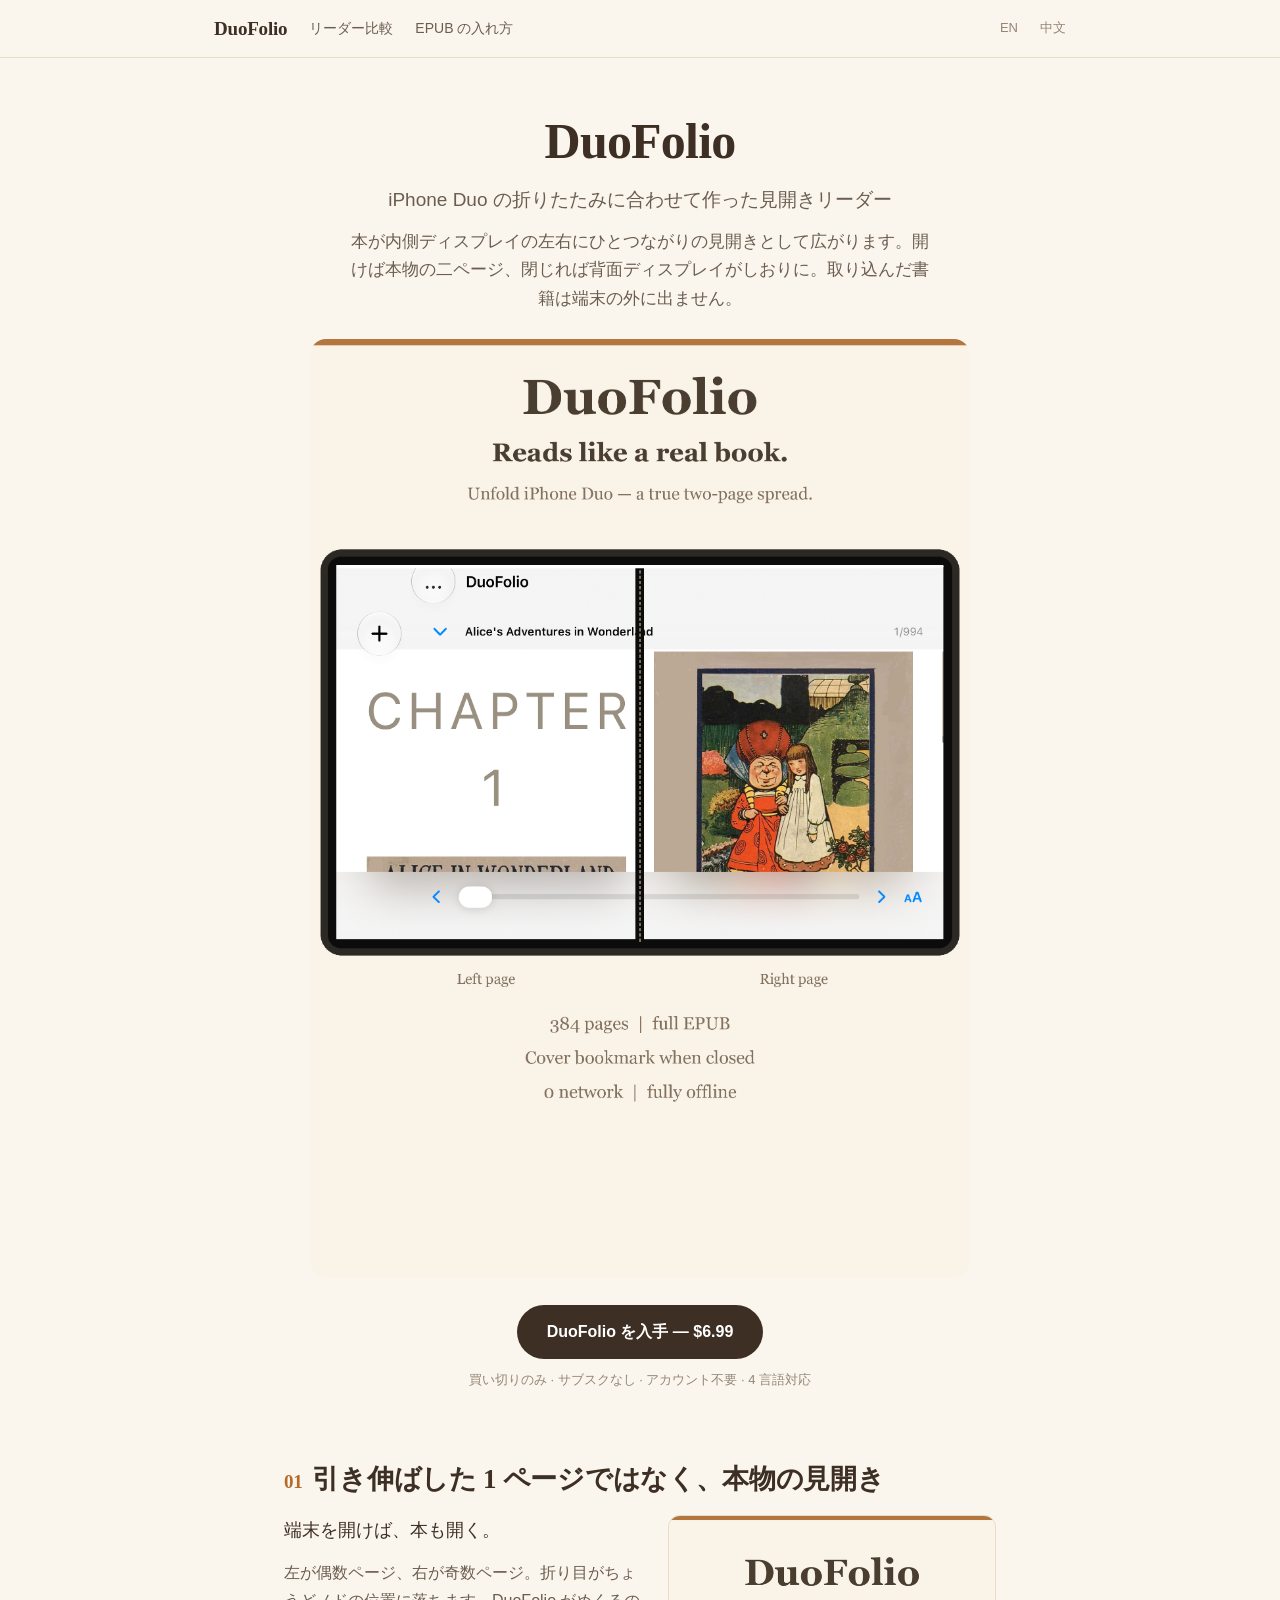
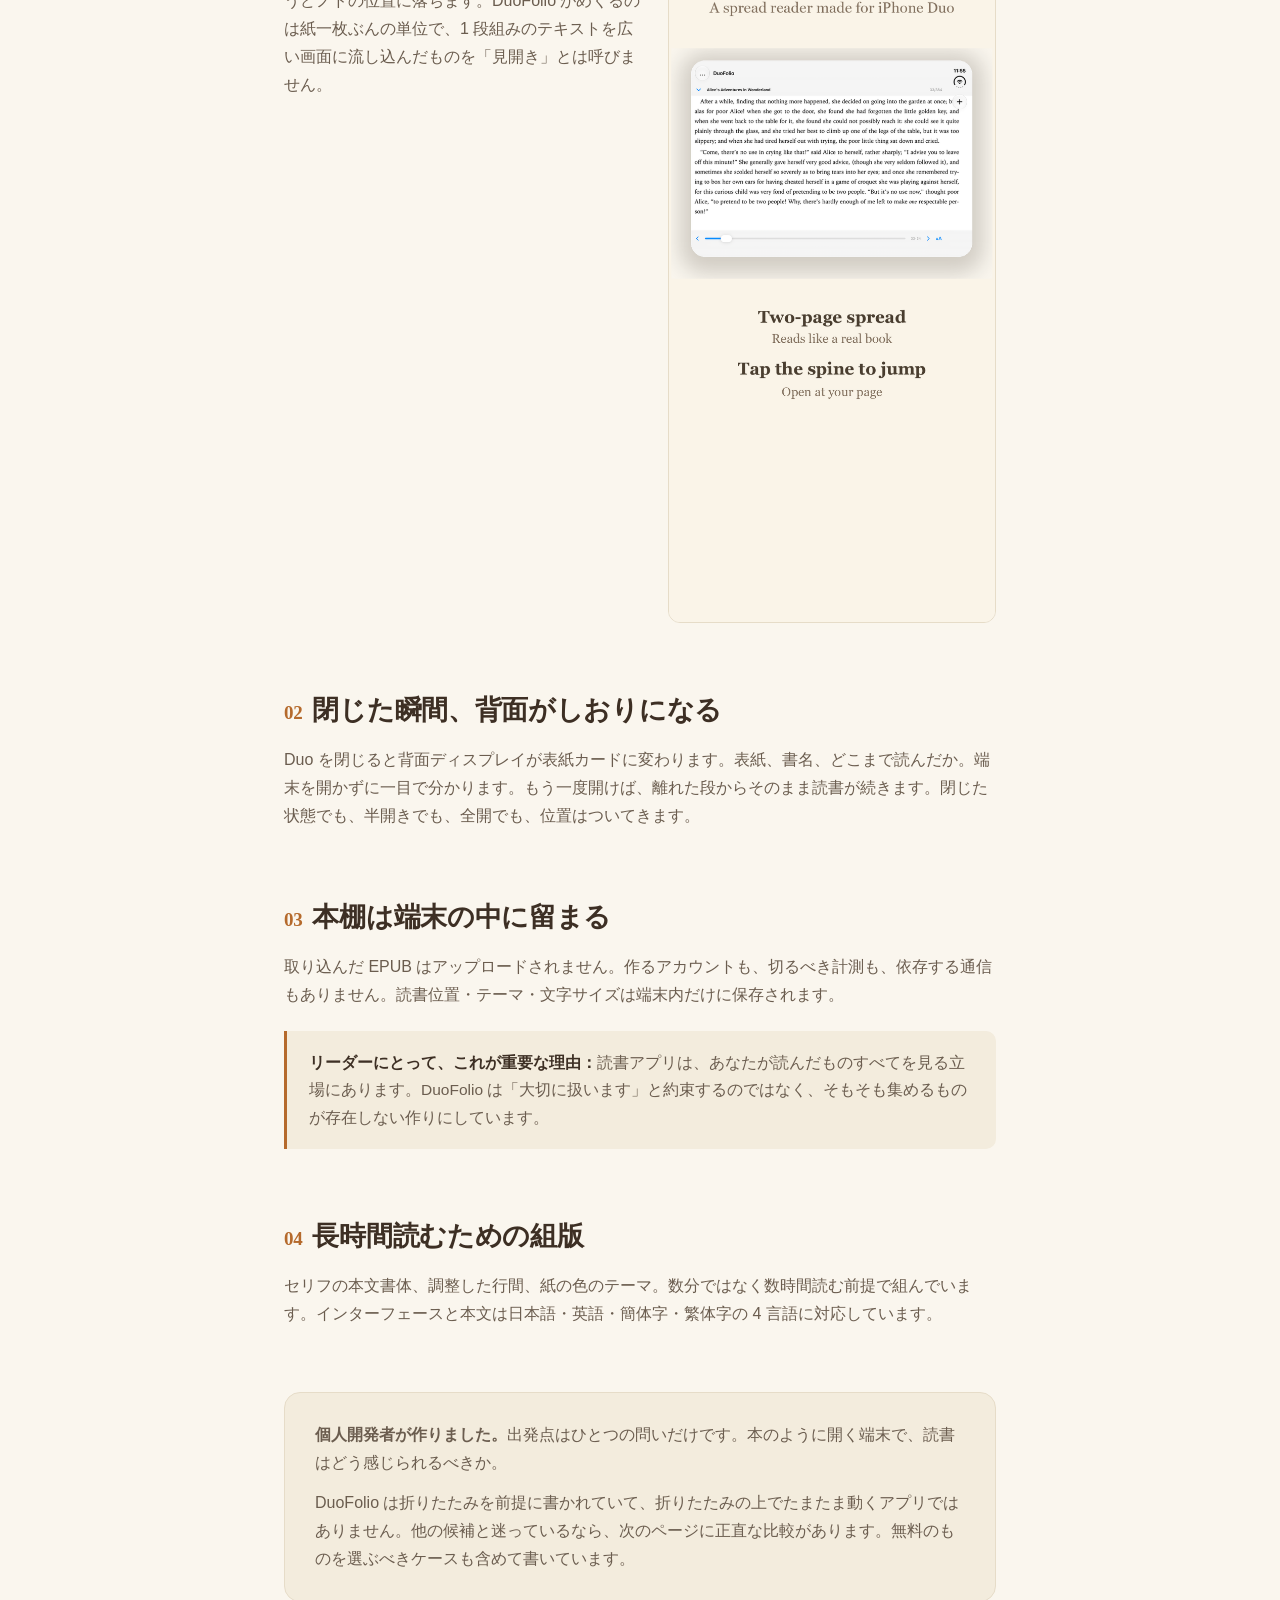
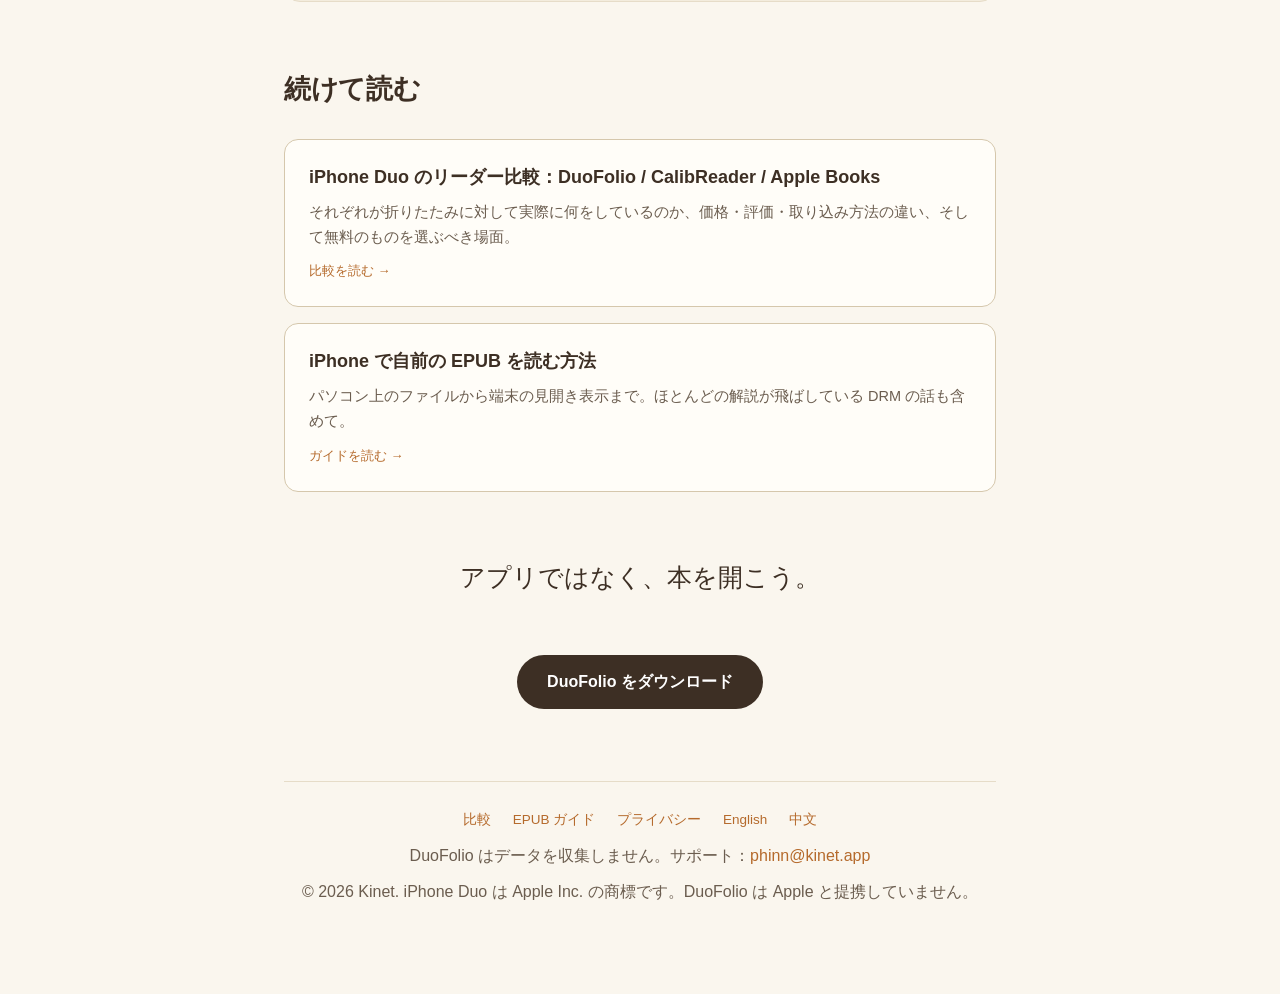
==== docs/ja/index.html @ e43923f5 "site: turn the landing page into a three-language resource for iPhone Duo reading - add honest reade" ====
<!DOCTYPE html>
<html lang="ja">
<head>
<meta charset="UTF-8">
<meta name="viewport" content="width=device-width, initial-scale=1.0">
<title>DuoFolio — iPhone Duo のための見開き EPUB リーダー</title>
<meta name="description" content="DuoFolio は iPhone Duo の折りたたみに合わせて設計された EPUB / PDF リーダーです。開けば本物の見開き、閉じれば背面ディスプレイがしおりに。アカウント不要、書籍は端末から出ません。日本語・英語・簡体字・繁体字に対応。">
<link rel="canonical" href="https://phinn.github.io/DuoFolio/ja/">
<link rel="alternate" hreflang="ja" href="https://phinn.github.io/DuoFolio/ja/">
<link rel="alternate" hreflang="en" href="https://phinn.github.io/DuoFolio/">
<link rel="alternate" hreflang="zh-Hans" href="https://phinn.github.io/DuoFolio/zh/">
<link rel="alternate" hreflang="x-default" href="https://phinn.github.io/DuoFolio/">

<meta property="og:type" content="website">
<meta property="og:site_name" content="DuoFolio">
<meta property="og:title" content="DuoFolio — iPhone Duo のための見開きリーダー">
<meta property="og:description" content="開けば本物の見開き、閉じれば背面がしおりになる。書籍は端末の中だけに。">
<meta property="og:image" content="https://phinn.github.io/DuoFolio/screenshots/hero-spread.png">
<meta property="og:url" content="https://phinn.github.io/DuoFolio/ja/">

<link rel="stylesheet" href="../assets/site.css">
<script type="application/ld+json">
{
  "@context": "https://schema.org",
  "@type": "SoftwareApplication",
  "name": "DuoFolio",
  "alternateName": "DuoFolio 見開きリーダー",
  "applicationCategory": "BookApplication",
  "operatingSystem": "iOS 26 以降",
  "url": "https://phinn.github.io/DuoFolio/ja/",
  "downloadUrl": "https://apps.apple.com/app/id6823855712",
  "description": "iPhone Duo の折りたたみに合わせて設計された EPUB / PDF リーダー。内側ディスプレイいっぱいの見開き、閉じた状態で背面に表紙と読書位置を表示。端末内だけで完結し、アカウントも通信も不要です。",
  "image": "https://phinn.github.io/DuoFolio/screenshots/hero-spread.png",
  "offers": { "@type": "Offer", "price": "6.99", "priceCurrency": "USD", "availability": "https://schema.org/InStock" },
  "inLanguage": ["ja", "en", "zh-Hans", "zh-Hant"],
  "author": { "@type": "Organization", "name": "Kinet" }
}
</script>
</head>
<body>

<nav class="nav">
  <div class="nav-in">
    <a class="brand" href="./">DuoFolio</a>
    <a class="link" href="reading-apps.html">リーダー比較</a>
    <a class="link hide-sm" href="how-to-read-epub.html">EPUB の入れ方</a>
    <span class="spacer"></span>
    <a class="lang" href="../">EN</a>
    <a class="lang" href="../zh/">中文</a>
  </div>
</nav>

<div class="wrap">

  <div class="hero">
    <h1 class="serif">DuoFolio</h1>
    <div class="tag">iPhone Duo の折りたたみに合わせて作った見開きリーダー</div>
    <p class="lead">本が内側ディスプレイの左右にひとつながりの見開きとして広がります。開けば本物の二ページ、閉じれば背面ディスプレイがしおりに。取り込んだ書籍は端末の外に出ません。</p>
    <img src="../screenshots/hero-spread.png" alt="iPhone Duo で DuoFolio を開き、紙の質感のノドを挟んで二ページ見開きで表示している画面">
    <br>
    <a class="btn" href="https://apps.apple.com/app/id6823855712">DuoFolio を入手 — $6.99</a>
    <div class="btn-note">買い切りのみ · サブスクなし · アカウント不要 · 4 言語対応</div>
  </div>

  <section>
    <h2 class="serif"><span class="num">01</span>引き伸ばした 1 ページではなく、本物の見開き</h2>
    <div class="feature">
      <div class="txt">
        <p class="lead-p">端末を開けば、本も開く。</p>
        <p>左が偶数ページ、右が奇数ページ。折り目がちょうどノドの位置に落ちます。DuoFolio がめくるのは紙一枚ぶんの単位で、1 段組みのテキストを広い画面に流し込んだものを「見開き」とは呼びません。</p>
      </div>
      <img src="../screenshots/reading.png" alt="DuoFolio の読書画面（iPhone Duo 内側ディスプレイ）">
    </div>
  </section>

  <section>
    <h2 class="serif"><span class="num">02</span>閉じた瞬間、背面がしおりになる</h2>
    <p>Duo を閉じると背面ディスプレイが表紙カードに変わります。表紙、書名、どこまで読んだか。端末を開かずに一目で分かります。もう一度開けば、離れた段からそのまま読書が続きます。閉じた状態でも、半開きでも、全開でも、位置はついてきます。</p>
  </section>

  <section>
    <h2 class="serif"><span class="num">03</span>本棚は端末の中に留まる</h2>
    <p>取り込んだ EPUB はアップロードされません。作るアカウントも、切るべき計測も、依存する通信もありません。読書位置・テーマ・文字サイズは端末内だけに保存されます。</p>
    <div class="callout">
      <p><strong>リーダーにとって、これが重要な理由：</strong>読書アプリは、あなたが読んだものすべてを見る立場にあります。DuoFolio は「大切に扱います」と約束するのではなく、そもそも集めるものが存在しない作りにしています。</p>
    </div>
  </section>

  <section>
    <h2 class="serif"><span class="num">04</span>長時間読むための組版</h2>
    <p>セリフの本文書体、調整した行間、紙の色のテーマ。数分ではなく数時間読む前提で組んでいます。インターフェースと本文は日本語・英語・簡体字・繁体字の 4 言語に対応しています。</p>
  </section>

  <section>
    <div class="story">
      <p><strong>個人開発者が作りました。</strong>出発点はひとつの問いだけです。本のように開く端末で、読書はどう感じられるべきか。</p>
      <p style="margin-top:12px">DuoFolio は折りたたみを前提に書かれていて、折りたたみの上でたまたま動くアプリではありません。他の候補と迷っているなら、次のページに正直な比較があります。無料のものを選ぶべきケースも含めて書いています。</p>
    </div>
  </section>

  <section>
    <h2 class="serif">続けて読む</h2>
    <div class="cards">
      <a class="card" href="reading-apps.html">
        <h3>iPhone Duo のリーダー比較：DuoFolio / CalibReader / Apple Books</h3>
        <p>それぞれが折りたたみに対して実際に何をしているのか、価格・評価・取り込み方法の違い、そして無料のものを選ぶべき場面。</p>
        <span class="more">比較を読む →</span>
      </a>
      <a class="card" href="how-to-read-epub.html">
        <h3>iPhone で自前の EPUB を読む方法</h3>
        <p>パソコン上のファイルから端末の見開き表示まで。ほとんどの解説が飛ばしている DRM の話も含めて。</p>
        <span class="more">ガイドを読む →</span>
      </a>
    </div>
  </section>

  <div class="cta">
    <div class="serif">アプリではなく、本を開こう。</div>
    <br><br>
    <a class="btn" href="https://apps.apple.com/app/id6823855712">DuoFolio をダウンロード</a>
  </div>

  <footer>
    <div class="links">
      <a href="reading-apps.html">比較</a>
      <a href="how-to-read-epub.html">EPUB ガイド</a>
      <a href="../privacy.html">プライバシー</a>
      <a href="../">English</a>
      <a href="../zh/">中文</a>
    </div>
    <p>DuoFolio はデータを収集しません。サポート：<a href="mailto:phinn@kinet.app">phinn@kinet.app</a></p>
    <p style="margin-top:8px">© 2026 Kinet. iPhone Duo は Apple Inc. の商標です。DuoFolio は Apple と提携していません。</p>
  </footer>

</div>
</body>
</html>
---- docs/assets/site.css ----
/* DuoFolio site — shared stylesheet */
:root {
  --paper: #faf6ee;
  --paper-2: #f3ecdd;
  --paper-3: #ece2ce;
  --ink: #3d2f24;
  --ink-soft: #6b5d4f;
  --ink-faint: #948676;
  --accent: #b56a2c;
  --accent-soft: #d99a5e;
  --line: #e6dcc8;
  --line-strong: #d5c7ac;
}
* { margin: 0; padding: 0; box-sizing: border-box; }
html { scroll-behavior: smooth; }
body {
  font-family: -apple-system, "SF Pro Text", "PingFang SC", "Hiragino Sans", sans-serif;
  background: var(--paper);
  color: var(--ink);
  line-height: 1.75;
  -webkit-font-smoothing: antialiased;
}
.serif { font-family: "Iowan Old Style", "Palatino", Georgia, "Songti SC", serif; }
a { color: var(--accent); }

/* nav */
.nav {
  position: sticky; top: 0; z-index: 50;
  background: rgba(250, 246, 238, 0.92);
  backdrop-filter: saturate(180%) blur(12px);
  border-bottom: 1px solid var(--line);
}
.nav-in {
  max-width: 900px; margin: 0 auto; padding: 12px 24px;
  display: flex; align-items: center; gap: 22px;
}
.nav .brand {
  font-family: "Iowan Old Style", Georgia, serif;
  font-size: 19px; font-weight: 600; color: var(--ink); text-decoration: none;
  letter-spacing: -0.2px;
}
.nav a.link {
  font-size: 14px; color: var(--ink-soft); text-decoration: none; white-space: nowrap;
}
.nav a.link:hover { color: var(--accent); }
.nav .spacer { flex: 1; }
.nav .lang { font-size: 13px; color: var(--ink-faint); text-decoration: none; }

/* layout */
.wrap { max-width: 760px; margin: 0 auto; padding: 56px 24px 88px; }
.wrap-wide { max-width: 960px; margin: 0 auto; padding: 56px 24px 88px; }

/* hero */
.hero { text-align: center; }
.hero h1 { font-size: 50px; letter-spacing: -0.8px; line-height: 1.1; }
.hero .tag { font-size: 19px; color: var(--ink-soft); margin: 14px 0 10px; }
.hero .lead { font-size: 16.5px; color: var(--ink-soft); max-width: 580px; margin: 0 auto 26px; }
.hero img { width: 100%; max-width: 660px; border-radius: 16px; display: block; margin: 0 auto; }

/* buttons */
.btn {
  display: inline-block; background: var(--ink); color: #fff; text-decoration: none;
  border-radius: 999px; padding: 13px 30px; font-weight: 600; font-size: 16px;
  transition: background .18s ease;
}
.btn:hover { background: var(--accent); }
.btn-note { font-size: 13px; color: var(--ink-faint); margin-top: 10px; }

/* sections */
section { margin-top: 64px; }
h2 { font-size: 27px; margin-bottom: 12px; letter-spacing: -0.3px; }
h2 .num { color: var(--accent); margin-right: 10px; font-size: 19px; }
h3 { font-size: 19px; margin: 30px 0 8px; }
p { font-size: 16px; color: var(--ink-soft); }
p + p { margin-top: 12px; }
.lead-p { color: var(--ink); font-size: 18px; }
ul, ol { margin: 12px 0 0 22px; color: var(--ink-soft); font-size: 16px; }
li { margin-bottom: 7px; }
li strong { color: var(--ink); }

.feature { display: flex; gap: 28px; align-items: flex-start; }
.feature .txt { flex: 1; }
.feature img { width: 46%; border-radius: 12px; border: 1px solid var(--line); }

.story {
  background: var(--paper-2); border: 1px solid var(--line);
  border-radius: 16px; padding: 28px 30px;
}
.story p { font-size: 16px; }

.callout {
  border-left: 3px solid var(--accent);
  background: var(--paper-2);
  padding: 18px 22px; border-radius: 0 10px 10px 0;
  margin-top: 22px;
}
.callout p { font-size: 15.5px; }
.callout strong { color: var(--ink); }

/* table */
.table-wrap { overflow-x: auto; margin-top: 22px; border: 1px solid var(--line-strong); border-radius: 12px; }
table { width: 100%; border-collapse: collapse; font-size: 14.5px; background: #fffdf8; }
th, td { padding: 12px 14px; text-align: left; border-bottom: 1px solid var(--line); vertical-align: top; }
th { background: var(--paper-2); font-size: 13px; text-transform: uppercase; letter-spacing: .04em; color: var(--ink-soft); font-weight: 600; }
tr:last-child td { border-bottom: none; }
td strong { color: var(--ink); }
.yes { color: #2f7d4f; font-weight: 600; }
.no { color: #a8503f; font-weight: 600; }

/* pills */
.pill { display: inline-block; font-size: 12px; padding: 2px 9px; border-radius: 999px; background: var(--paper-3); color: var(--ink-soft); margin-left: 6px; }
.pill.own { background: #f0dcc4; color: #8a4f1c; font-weight: 600; }

/* cta */
.cta { text-align: center; margin-top: 64px; }
.cta .serif { font-size: 25px; }

/* index list */
.cards { display: grid; gap: 16px; margin-top: 26px; }
.card {
  display: block; text-decoration: none; color: inherit;
  border: 1px solid var(--line-strong); border-radius: 14px;
  padding: 22px 24px; background: #fffdf8;
  transition: border-color .18s ease, transform .18s ease;
}
.card:hover { border-color: var(--accent-soft); transform: translateY(-1px); }
.card h3 { margin: 0 0 6px; font-size: 18px; color: var(--ink); }
.card p { font-size: 14.5px; margin: 0; }
.card .more { font-size: 13px; color: var(--accent); margin-top: 10px; display: inline-block; }

/* footer */
footer {
  margin-top: 72px; padding-top: 26px; border-top: 1px solid var(--line);
  color: var(--ink-soft); font-size: 13.5px; text-align: center;
}
footer a { color: var(--accent); text-decoration: none; }
footer .links { margin-bottom: 10px; }
footer .links a { margin: 0 9px; }

@media (max-width: 640px) {
  .feature { flex-direction: column; }
  .feature img { width: 100%; }
  .hero h1 { font-size: 38px; }
  .wrap, .wrap-wide { padding: 40px 20px 64px; }
  .nav-in { gap: 14px; padding: 10px 18px; }
  .nav a.link.hide-sm { display: none; }
}
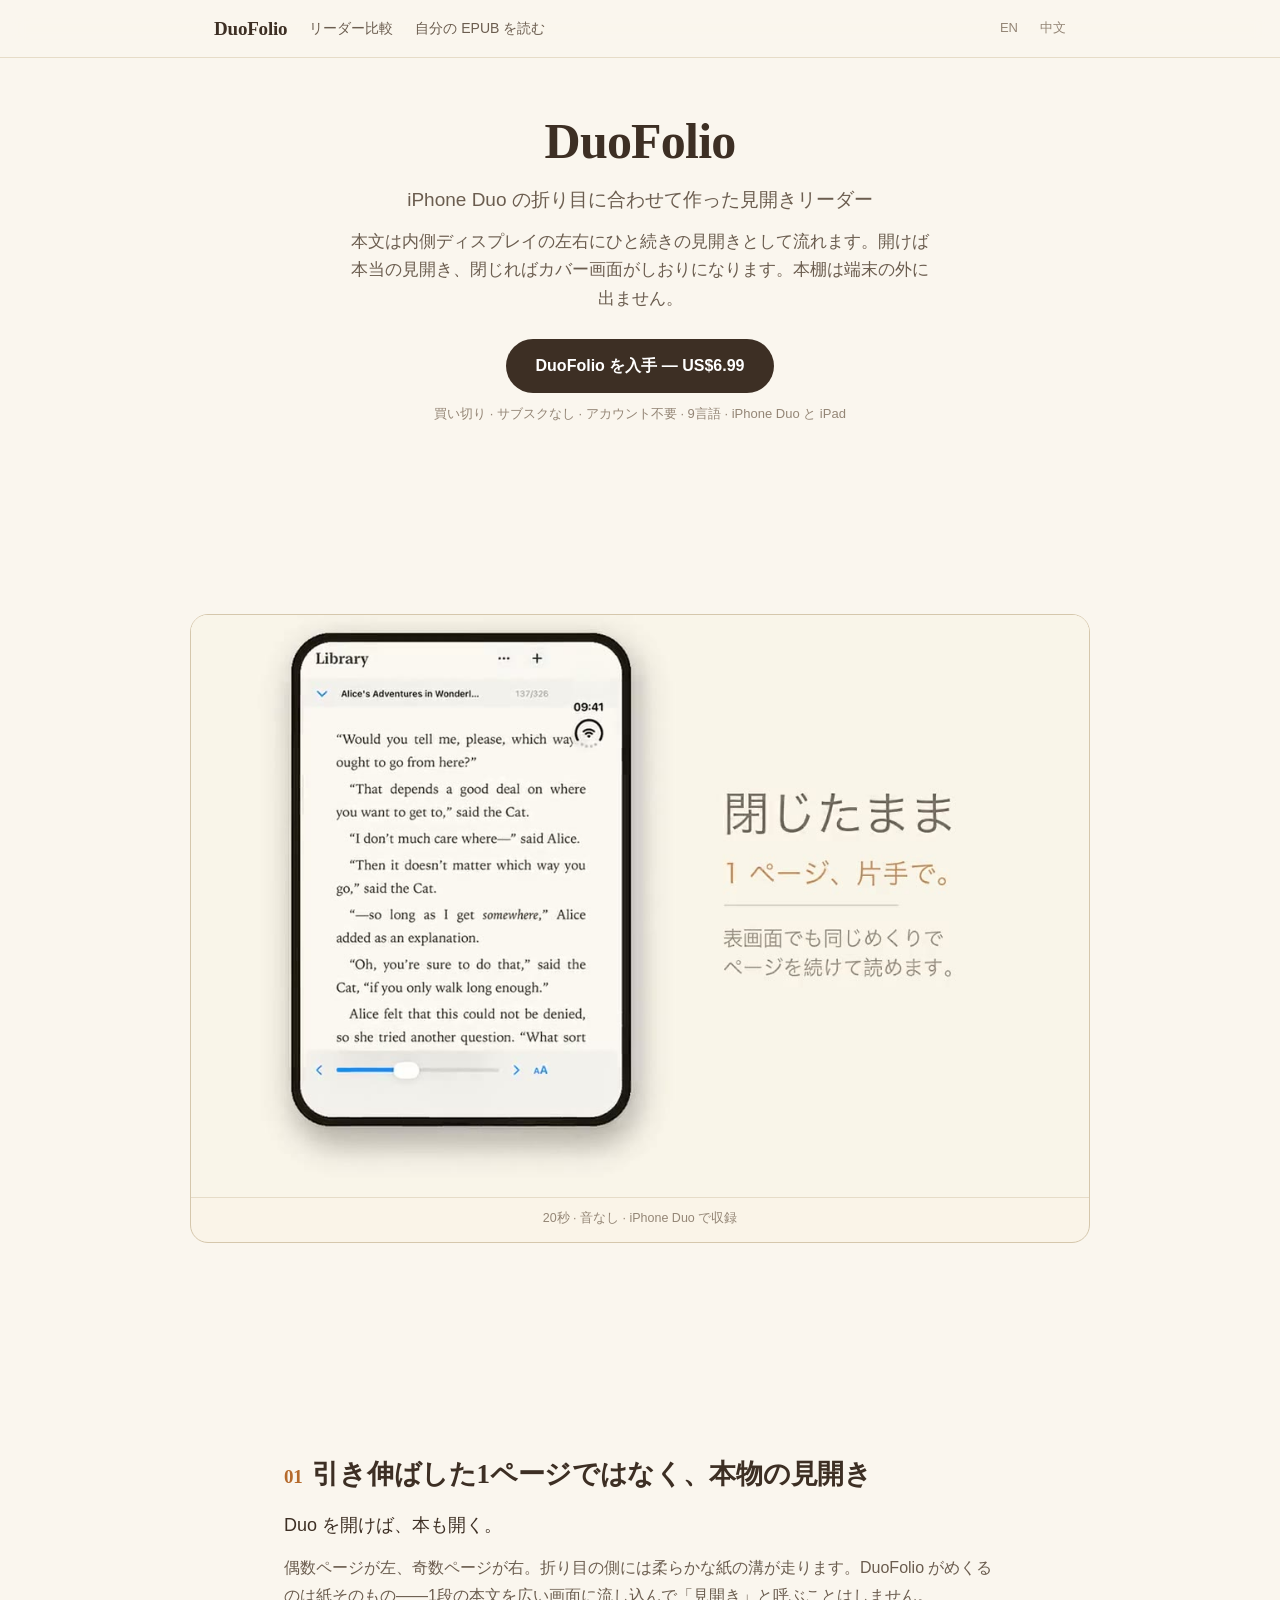
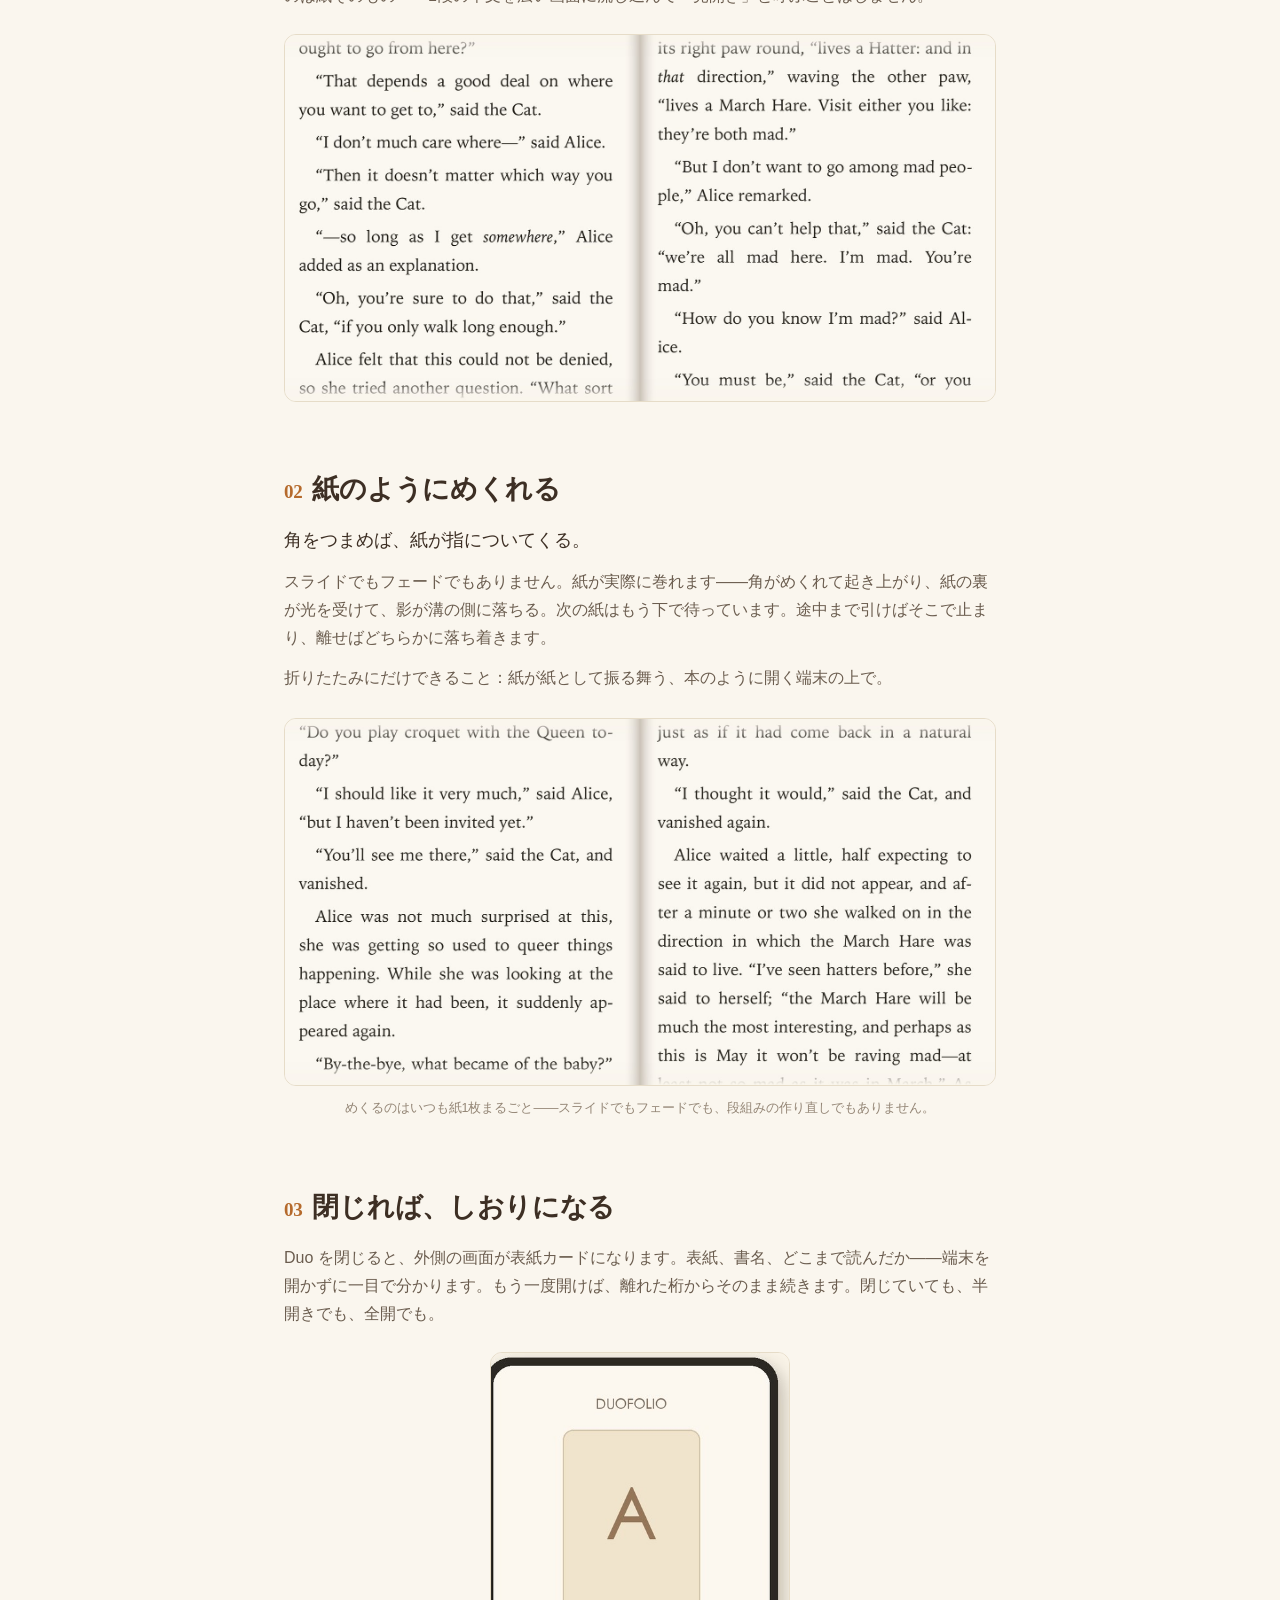
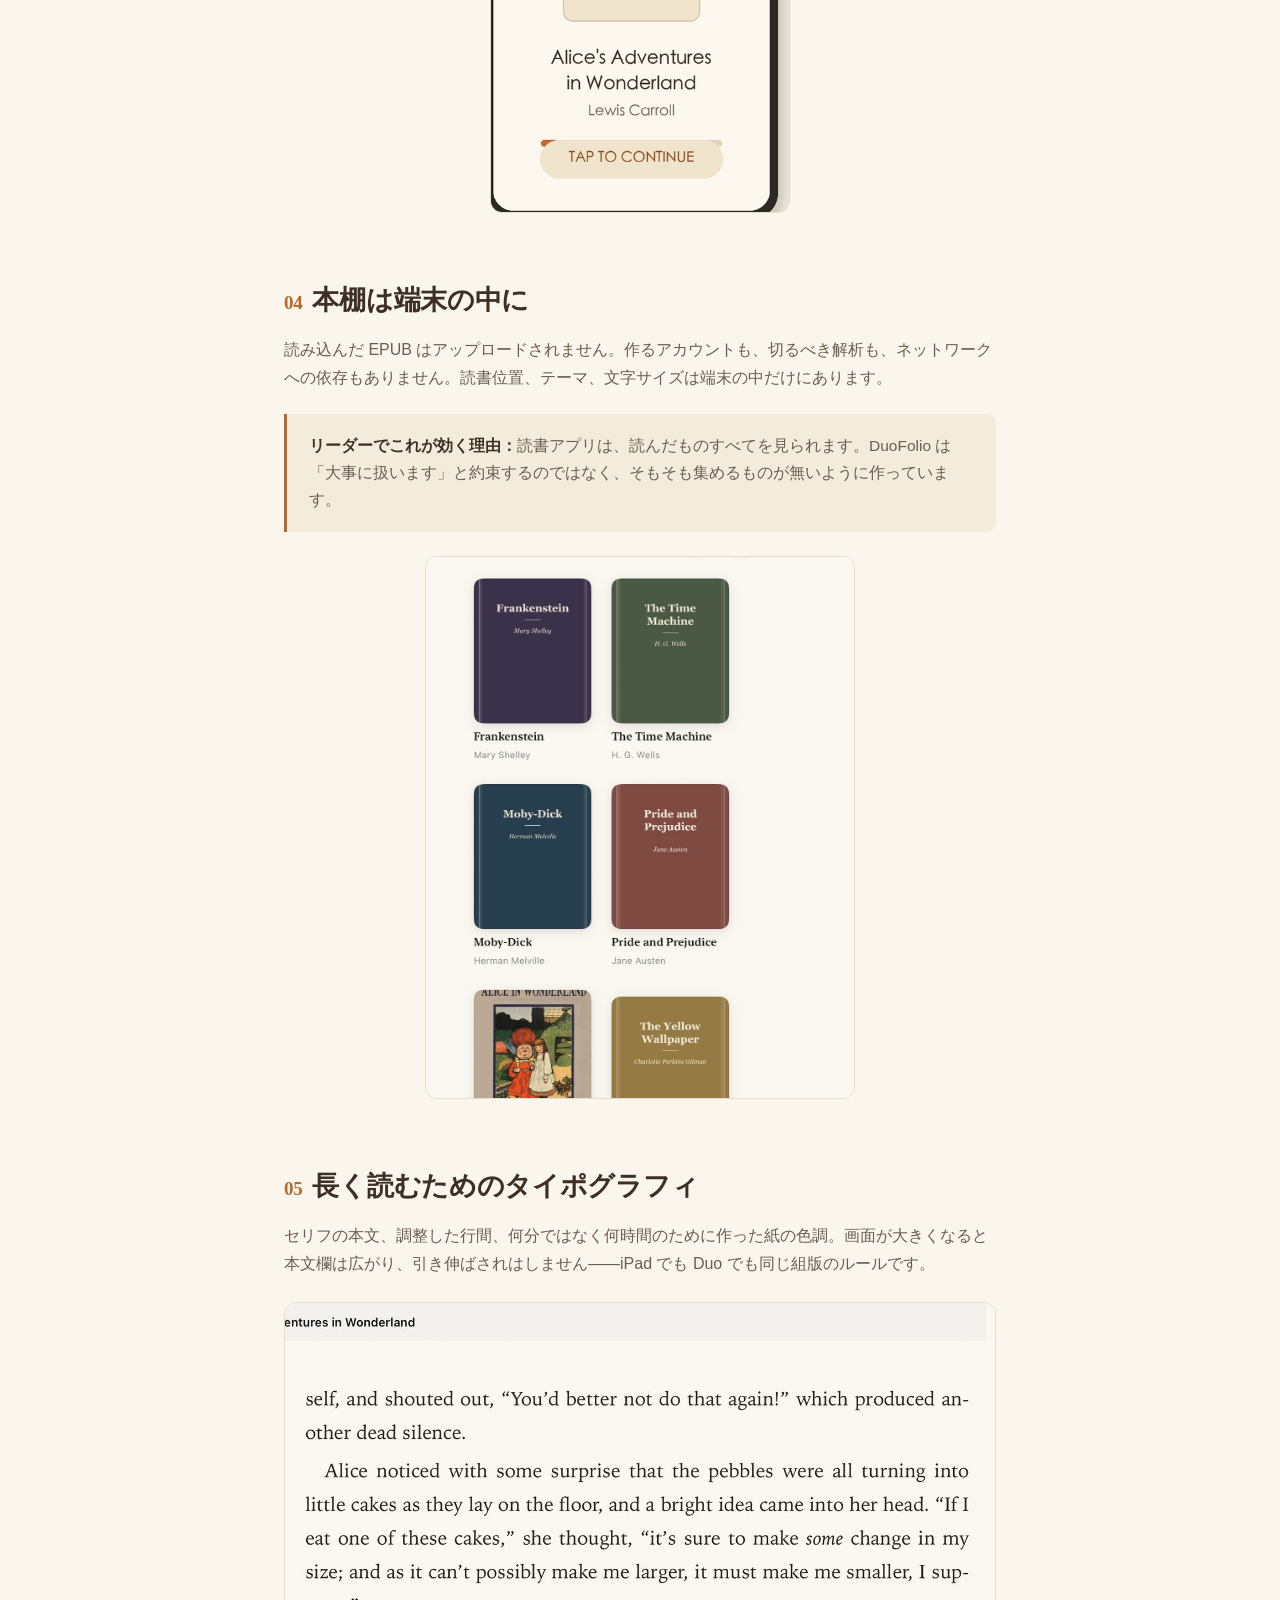
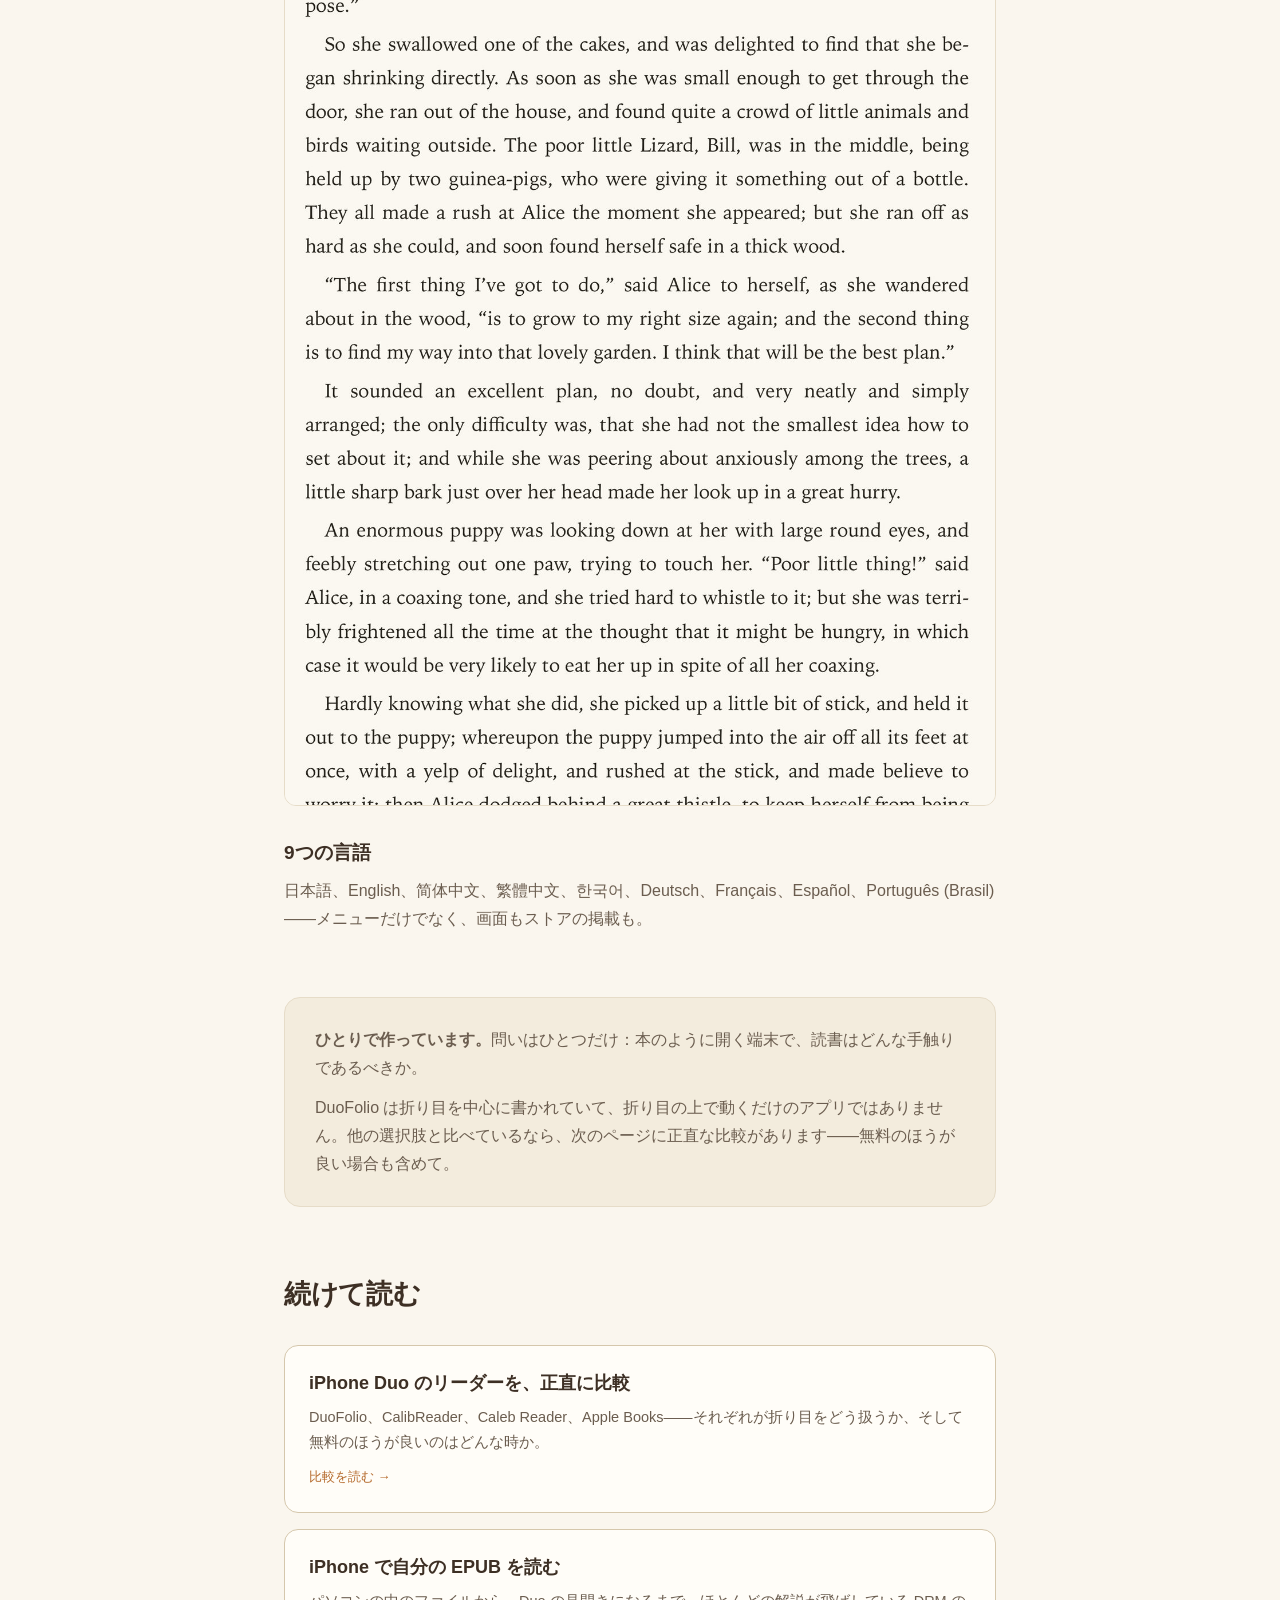
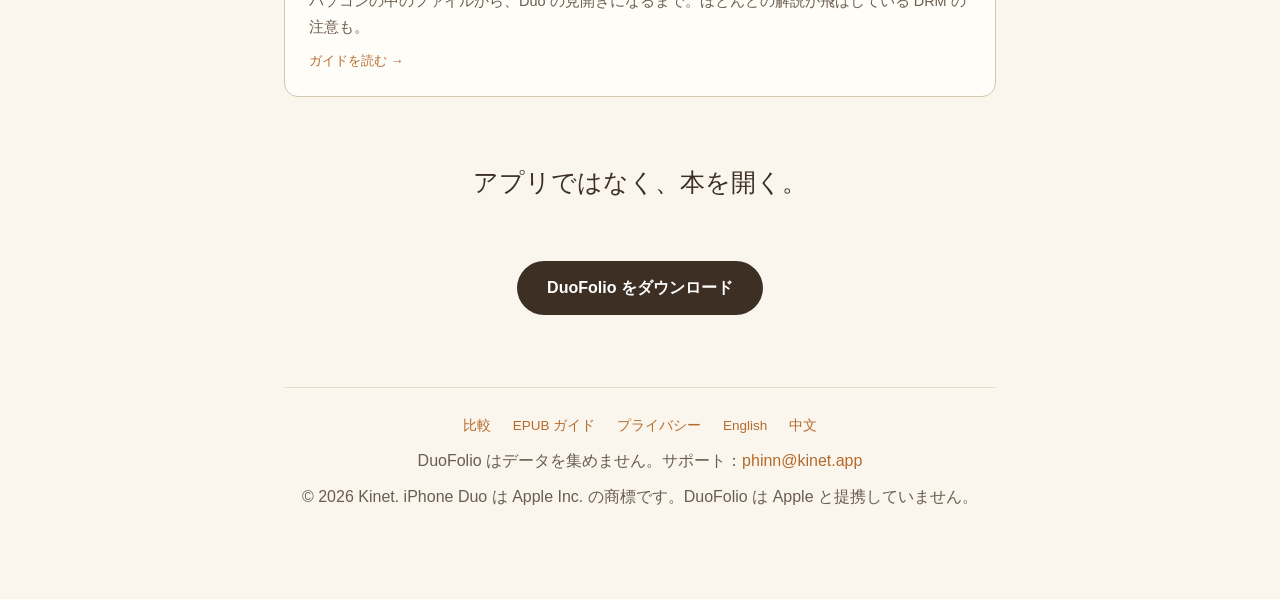
==== commit 8842b091: "site: add preview film, refreshed stills, page-curl section; nine languages and iPad - media/{en,zh," ====
--- a/docs/ja/index.html
+++ b/docs/ja/index.html
@@ -3,8 +3,8 @@
 <head>
 <meta charset="UTF-8">
 <meta name="viewport" content="width=device-width, initial-scale=1.0">
-<title>DuoFolio — iPhone Duo のための見開き EPUB リーダー</title>
-<meta name="description" content="DuoFolio は iPhone Duo の折りたたみに合わせて設計された EPUB / PDF リーダーです。開けば本物の見開き、閉じれば背面ディスプレイがしおりに。アカウント不要、書籍は端末から出ません。日本語・英語・簡体字・繁体字に対応。">
+<title>DuoFolio — iPhone Duo の折り目に合わせて作られた見開き EPUB リーダー</title>
+<meta name="description" content="DuoFolio は iPhone Duo の折りたたみに合わせて設計した EPUB / PDF リーダー。開けば本物の見開き、ページは紙のようにめくれて、閉じればカバー画面がしおりになります。すべて端末内で完結。9言語、iPhone Duo と iPad に対応。">
 <link rel="canonical" href="https://phinn.github.io/DuoFolio/ja/">
 <link rel="alternate" hreflang="ja" href="https://phinn.github.io/DuoFolio/ja/">
 <link rel="alternate" hreflang="en" href="https://phinn.github.io/DuoFolio/">
@@ -14,8 +14,8 @@
 <meta property="og:type" content="website">
 <meta property="og:site_name" content="DuoFolio">
 <meta property="og:title" content="DuoFolio — iPhone Duo のための見開きリーダー">
-<meta property="og:description" content="開けば本物の見開き、閉じれば背面がしおりになる。書籍は端末の中だけに。">
-<meta property="og:image" content="https://phinn.github.io/DuoFolio/screenshots/hero-spread.png">
+<meta property="og:description" content="開けば本物の見開き、角をつまめば紙がめくれる。閉じればカバー画面がしおりになる。">
+<meta property="og:image" content="https://phinn.github.io/DuoFolio/screenshots/spread.jpg">
 <meta property="og:url" content="https://phinn.github.io/DuoFolio/ja/">
 
 <link rel="stylesheet" href="../assets/site.css">
@@ -26,13 +26,37 @@
   "name": "DuoFolio",
   "alternateName": "DuoFolio 見開きリーダー",
   "applicationCategory": "BookApplication",
+  "applicationSubCategory": "EPUB リーダー",
   "operatingSystem": "iOS 26 以降",
   "url": "https://phinn.github.io/DuoFolio/ja/",
   "downloadUrl": "https://apps.apple.com/app/id6823855712",
-  "description": "iPhone Duo の折りたたみに合わせて設計された EPUB / PDF リーダー。内側ディスプレイいっぱいの見開き、閉じた状態で背面に表紙と読書位置を表示。端末内だけで完結し、アカウントも通信も不要です。",
-  "image": "https://phinn.github.io/DuoFolio/screenshots/hero-spread.png",
+  "description": "iPhone Duo の折りたたみに合わせて設計した EPUB / PDF リーダー。開くと見開き、ページは紙のようにめくれ、閉じるとカバー画面に表紙と読書位置が出ます。読書はすべて端末内で完結します。",
+  "image": "https://phinn.github.io/DuoFolio/screenshots/spread.jpg",
+  "screenshot": [
+    "https://phinn.github.io/DuoFolio/screenshots/spread.jpg",
+    "https://phinn.github.io/DuoFolio/screenshots/library.jpg",
+    "https://phinn.github.io/DuoFolio/screenshots/cover.jpg",
+    "https://phinn.github.io/DuoFolio/screenshots/ipad.jpg"
+  ],
+  "video": {
+    "@type": "VideoObject",
+    "name": "DuoFolio — 閉じて、開いて、立てて",
+    "thumbnailUrl": "https://phinn.github.io/DuoFolio/media/ja/film.jpg",
+    "contentUrl": "https://phinn.github.io/DuoFolio/media/ja/film.mp4",
+    "uploadDate": "2026-11-18"
+  },
   "offers": { "@type": "Offer", "price": "6.99", "priceCurrency": "USD", "availability": "https://schema.org/InStock" },
-  "inLanguage": ["ja", "en", "zh-Hans", "zh-Hant"],
+  "featureList": [
+    "本物の見開き表示",
+    "指に追従する紙のめくり",
+    "閉じるとカバー画面がしおりに",
+    "iPad 向けの専用レイアウト",
+    "端末内で完結する本棚、アカウント不要",
+    "セリフ本文と紙の色調テーマ",
+    "折りたたみ状態をまたいだ桁単位の位置記憶",
+    "9言語対応"
+  ],
+  "inLanguage": ["ja", "en", "zh-Hans", "zh-Hant", "ko", "de", "fr", "es", "pt-BR"],
   "author": { "@type": "Organization", "name": "Kinet" }
 }
 </script>
@@ -41,9 +65,9 @@
 
 <nav class="nav">
   <div class="nav-in">
-    <a class="brand" href="./">DuoFolio</a>
+    <a class="brand" href="../">DuoFolio</a>
     <a class="link" href="reading-apps.html">リーダー比較</a>
-    <a class="link hide-sm" href="how-to-read-epub.html">EPUB の入れ方</a>
+    <a class="link hide-sm" href="how-to-read-epub.html">自分の EPUB を読む</a>
     <span class="spacer"></span>
     <a class="lang" href="../">EN</a>
     <a class="lang" href="../zh/">中文</a>
@@ -51,50 +75,72 @@
 </nav>
 
 <div class="wrap">
-
   <div class="hero">
     <h1 class="serif">DuoFolio</h1>
-    <div class="tag">iPhone Duo の折りたたみに合わせて作った見開きリーダー</div>
-    <p class="lead">本が内側ディスプレイの左右にひとつながりの見開きとして広がります。開けば本物の二ページ、閉じれば背面ディスプレイがしおりに。取り込んだ書籍は端末の外に出ません。</p>
-    <img src="../screenshots/hero-spread.png" alt="iPhone Duo で DuoFolio を開き、紙の質感のノドを挟んで二ページ見開きで表示している画面">
-    <br>
-    <a class="btn" href="https://apps.apple.com/app/id6823855712">DuoFolio を入手 — $6.99</a>
-    <div class="btn-note">買い切りのみ · サブスクなし · アカウント不要 · 4 言語対応</div>
+    <div class="tag">iPhone Duo の折り目に合わせて作った見開きリーダー</div>
+    <p class="lead">本文は内側ディスプレイの左右にひと続きの見開きとして流れます。開けば本当の見開き、閉じればカバー画面がしおりになります。本棚は端末の外に出ません。</p>
+    <a class="btn" href="https://apps.apple.com/app/id6823855712">DuoFolio を入手 — US$6.99</a>
+    <div class="btn-note">買い切り · サブスクなし · アカウント不要 · 9言語 · iPhone Duo と iPad</div>
   </div>
-
-  <section>
-    <h2 class="serif"><span class="num">01</span>引き伸ばした 1 ページではなく、本物の見開き</h2>
-    <div class="feature">
-      <div class="txt">
-        <p class="lead-p">端末を開けば、本も開く。</p>
-        <p>左が偶数ページ、右が奇数ページ。折り目がちょうどノドの位置に落ちます。DuoFolio がめくるのは紙一枚ぶんの単位で、1 段組みのテキストを広い画面に流し込んだものを「見開き」とは呼びません。</p>
-      </div>
-      <img src="../screenshots/reading.png" alt="DuoFolio の読書画面（iPhone Duo 内側ディスプレイ）">
-    </div>
-  </section>
-
-  <section>
-    <h2 class="serif"><span class="num">02</span>閉じた瞬間、背面がしおりになる</h2>
-    <p>Duo を閉じると背面ディスプレイが表紙カードに変わります。表紙、書名、どこまで読んだか。端末を開かずに一目で分かります。もう一度開けば、離れた段からそのまま読書が続きます。閉じた状態でも、半開きでも、全開でも、位置はついてきます。</p>
-  </section>
-
-  <section>
-    <h2 class="serif"><span class="num">03</span>本棚は端末の中に留まる</h2>
-    <p>取り込んだ EPUB はアップロードされません。作るアカウントも、切るべき計測も、依存する通信もありません。読書位置・テーマ・文字サイズは端末内だけに保存されます。</p>
+</div>
+
+<div class="wrap-wide">
+  <figure class="film" id="film">
+    <video poster="../media/ja/film.jpg" muted loop playsinline preload="none" aria-label="DuoFolio 20秒の紹介映像">
+      <source src="../media/ja/film.mp4" type="video/mp4">
+    </video>
+    <button class="film-play" type="button" aria-label="映像を再生"><span class="tri"></span></button>
+    <figcaption>20秒 · 音なし · iPhone Duo で収録</figcaption>
+  </figure>
+</div>
+
+<div class="wrap">
+
+  <section>
+    <h2 class="serif"><span class="num">01</span>引き伸ばした1ページではなく、本物の見開き</h2>
+    <p class="lead-p">Duo を開けば、本も開く。</p>
+    <p>偶数ページが左、奇数ページが右。折り目の側には柔らかな紙の溝が走ります。DuoFolio がめくるのは紙そのもの——1段の本文を広い画面に流し込んで「見開き」と呼ぶことはしません。</p>
+    <img class="shot" src="../screenshots/spread.jpg" alt="iPhone Duo 上の DuoFolio。中央に紙の溝が入った本物の見開き">
+  </section>
+
+  <section>
+    <h2 class="serif"><span class="num">02</span>紙のようにめくれる</h2>
+    <p class="lead-p">角をつまめば、紙が指についてくる。</p>
+    <p>スライドでもフェードでもありません。紙が実際に巻れます——角がめくれて起き上がり、紙の裏が光を受けて、影が溝の側に落ちる。次の紙はもう下で待っています。途中まで引けばそこで止まり、離せばどちらかに落ち着きます。</p>
+    <p>折りたたみにだけできること：紙が紙として振る舞う、本のように開く端末の上で。</p>
+    <figure class="still">
+      <img src="../screenshots/spread-2.jpg" alt="DuoFolio の見開き。左右に1枚ずつ紙があり、中央に溝がある">
+      <figcaption>めくるのはいつも紙1枚まるごと——スライドでもフェードでも、段組みの作り直しでもありません。</figcaption>
+    </figure>
+  </section>
+
+  <section>
+    <h2 class="serif"><span class="num">03</span>閉じれば、しおりになる</h2>
+    <p>Duo を閉じると、外側の画面が表紙カードになります。表紙、書名、どこまで読んだか——端末を開かずに一目で分かります。もう一度開けば、離れた桁からそのまま続きます。閉じていても、半開きでも、全開でも。</p>
+    <img class="shot shot-cover" src="../screenshots/cover.jpg" alt="閉じた iPhone Duo の外側画面に出る DuoFolio の表紙カード">
+  </section>
+
+  <section>
+    <h2 class="serif"><span class="num">04</span>本棚は端末の中に</h2>
+    <p>読み込んだ EPUB はアップロードされません。作るアカウントも、切るべき解析も、ネットワークへの依存もありません。読書位置、テーマ、文字サイズは端末の中だけにあります。</p>
     <div class="callout">
-      <p><strong>リーダーにとって、これが重要な理由：</strong>読書アプリは、あなたが読んだものすべてを見る立場にあります。DuoFolio は「大切に扱います」と約束するのではなく、そもそも集めるものが存在しない作りにしています。</p>
-    </div>
-  </section>
-
-  <section>
-    <h2 class="serif"><span class="num">04</span>長時間読むための組版</h2>
-    <p>セリフの本文書体、調整した行間、紙の色のテーマ。数分ではなく数時間読む前提で組んでいます。インターフェースと本文は日本語・英語・簡体字・繁体字の 4 言語に対応しています。</p>
+      <p><strong>リーダーでこれが効く理由：</strong>読書アプリは、読んだものすべてを見られます。DuoFolio は「大事に扱います」と約束するのではなく、そもそも集めるものが無いように作っています。</p>
+    </div>
+    <img class="shot shot-narrow" src="../screenshots/library.jpg" alt="DuoFolio の本棚。読み込んだ本が並ぶ">
+  </section>
+
+  <section>
+    <h2 class="serif"><span class="num">05</span>長く読むためのタイポグラフィ</h2>
+    <p>セリフの本文、調整した行間、何分ではなく何時間のために作った紙の色調。画面が大きくなると本文欄は広がり、引き伸ばされはしません——iPad でも Duo でも同じ組版のルールです。</p>
+    <img class="shot" src="../screenshots/ipad.jpg" alt="iPad 上の DuoFolio。中央に寄せたセリフ本文">
+    <h3>9つの言語</h3>
+    <p>日本語、English、简体中文、繁體中文、한국어、Deutsch、Français、Español、Português (Brasil)——メニューだけでなく、画面もストアの掲載も。</p>
   </section>
 
   <section>
     <div class="story">
-      <p><strong>個人開発者が作りました。</strong>出発点はひとつの問いだけです。本のように開く端末で、読書はどう感じられるべきか。</p>
-      <p style="margin-top:12px">DuoFolio は折りたたみを前提に書かれていて、折りたたみの上でたまたま動くアプリではありません。他の候補と迷っているなら、次のページに正直な比較があります。無料のものを選ぶべきケースも含めて書いています。</p>
+      <p><strong>ひとりで作っています。</strong>問いはひとつだけ：本のように開く端末で、読書はどんな手触りであるべきか。</p>
+      <p style="margin-top:12px">DuoFolio は折り目を中心に書かれていて、折り目の上で動くだけのアプリではありません。他の選択肢と比べているなら、次のページに正直な比較があります——無料のほうが良い場合も含めて。</p>
     </div>
   </section>
 
@@ -102,20 +148,20 @@
     <h2 class="serif">続けて読む</h2>
     <div class="cards">
       <a class="card" href="reading-apps.html">
-        <h3>iPhone Duo のリーダー比較：DuoFolio / CalibReader / Apple Books</h3>
-        <p>それぞれが折りたたみに対して実際に何をしているのか、価格・評価・取り込み方法の違い、そして無料のものを選ぶべき場面。</p>
+        <h3>iPhone Duo のリーダーを、正直に比較</h3>
+        <p>DuoFolio、CalibReader、Caleb Reader、Apple Books——それぞれが折り目をどう扱うか、そして無料のほうが良いのはどんな時か。</p>
         <span class="more">比較を読む →</span>
       </a>
       <a class="card" href="how-to-read-epub.html">
-        <h3>iPhone で自前の EPUB を読む方法</h3>
-        <p>パソコン上のファイルから端末の見開き表示まで。ほとんどの解説が飛ばしている DRM の話も含めて。</p>
+        <h3>iPhone で自分の EPUB を読む</h3>
+        <p>パソコンの中のファイルから、Duo の見開きになるまで。ほとんどの解説が飛ばしている DRM の注意も。</p>
         <span class="more">ガイドを読む →</span>
       </a>
     </div>
   </section>
 
   <div class="cta">
-    <div class="serif">アプリではなく、本を開こう。</div>
+    <div class="serif">アプリではなく、本を開く。</div>
     <br><br>
     <a class="btn" href="https://apps.apple.com/app/id6823855712">DuoFolio をダウンロード</a>
   </div>
@@ -128,10 +174,31 @@
       <a href="../">English</a>
       <a href="../zh/">中文</a>
     </div>
-    <p>DuoFolio はデータを収集しません。サポート：<a href="mailto:phinn@kinet.app">phinn@kinet.app</a></p>
+    <p>DuoFolio はデータを集めません。サポート：<a href="mailto:phinn@kinet.app">phinn@kinet.app</a></p>
     <p style="margin-top:8px">© 2026 Kinet. iPhone Duo は Apple Inc. の商標です。DuoFolio は Apple と提携していません。</p>
   </footer>
 
 </div>
+
+<script>
+(function () {
+  var fig = document.getElementById('film');
+  if (!fig) return;
+  var v = fig.querySelector('video');
+  var btn = fig.querySelector('.film-play');
+  var reduced = window.matchMedia('(prefers-reduced-motion: reduce)').matches;
+  function toggle() { v.paused ? v.play().catch(function () {}) : v.pause(); }
+  if (!reduced && 'IntersectionObserver' in window) {
+    var io = new IntersectionObserver(function (es) {
+      es.forEach(function (e) { if (e.isIntersecting) { v.play().catch(function () {}); io.disconnect(); } });
+    }, { threshold: 0.4 });
+    io.observe(fig);
+  }
+  btn.addEventListener('click', toggle);
+  v.addEventListener('click', toggle);
+  v.addEventListener('play', function () { fig.classList.add('playing'); });
+  v.addEventListener('pause', function () { fig.classList.remove('playing'); });
+})();
+</script>
 </body>
 </html>
--- a/docs/assets/site.css
+++ b/docs/assets/site.css
@@ -145,3 +145,58 @@
   .nav-in { gap: 14px; padding: 10px 18px; }
   .nav a.link.hide-sm { display: none; }
 }
+
+/* ---------- 影片 ---------- */
+.film {
+  position: relative; margin: 44px auto 0; max-width: 900px;
+  background: #faf4e8; border: 1px solid var(--line-strong);
+  border-radius: 18px; overflow: hidden;
+}
+.film video {
+  display: block; width: 100%; height: auto; aspect-ratio: 1080 / 700;
+  object-fit: contain; cursor: pointer; background: #faf4e8;
+}
+.film-play {
+  position: absolute; left: 50%; top: 50%; transform: translate(-50%, -50%);
+  width: 68px; height: 68px; border: 0; border-radius: 50%;
+  background: rgba(61, 47, 36, 0.82); cursor: pointer;
+  display: grid; place-items: center;
+  transition: opacity .25s ease, transform .25s ease;
+}
+.film-play:hover { transform: translate(-50%, -50%) scale(1.06); background: var(--accent); }
+.film-play .tri {
+  width: 0; height: 0; margin-left: 5px;
+  border-style: solid; border-width: 11px 0 11px 18px;
+  border-color: transparent transparent transparent #fdf9f0;
+}
+.film.playing .film-play { opacity: 0; pointer-events: none; }
+.film figcaption {
+  font-size: 12.5px; color: var(--ink-faint); text-align: center;
+  padding: 10px 14px 12px; border-top: 1px solid var(--line);
+}
+
+/* ---------- 截图 ---------- */
+.shot {
+  display: block; width: 100%; margin-top: 24px;
+  border-radius: 12px; border: 1px solid var(--line);
+  background: var(--paper);
+}
+.shot-cover { max-width: 300px; margin-left: auto; margin-right: auto; }
+.shot-narrow { max-width: 430px; margin-left: auto; margin-right: auto; }
+
+/* ---------- 图注块 ---------- */
+.still { margin: 26px 0 0; }
+.still img {
+  display: block; width: 100%; border-radius: 12px;
+  border: 1px solid var(--line); background: var(--paper);
+}
+.still figcaption {
+  font-size: 12.5px; color: var(--ink-faint);
+  padding: 12px 4px 0; text-align: center;
+}
+
+@media (max-width: 640px) {
+  .film { margin-top: 32px; border-radius: 14px; }
+  .film-play { width: 54px; height: 54px; }
+
+}
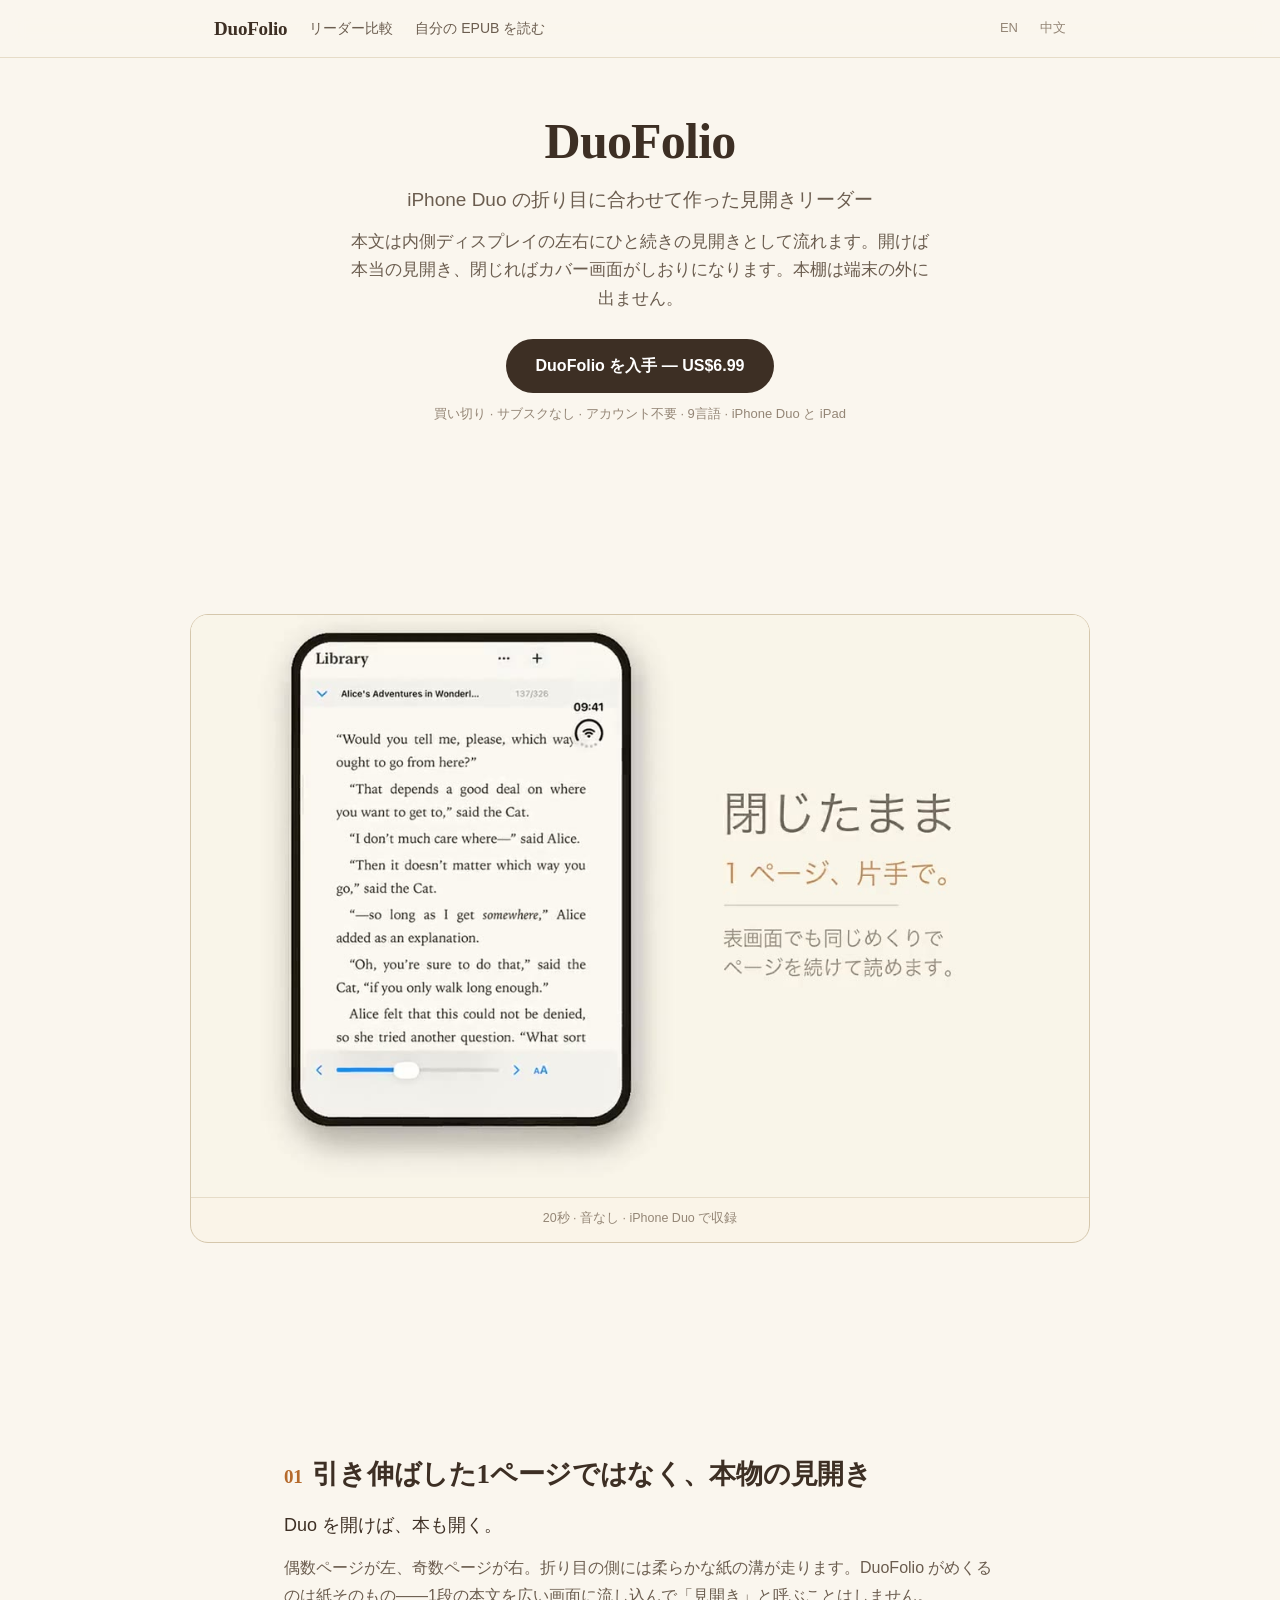
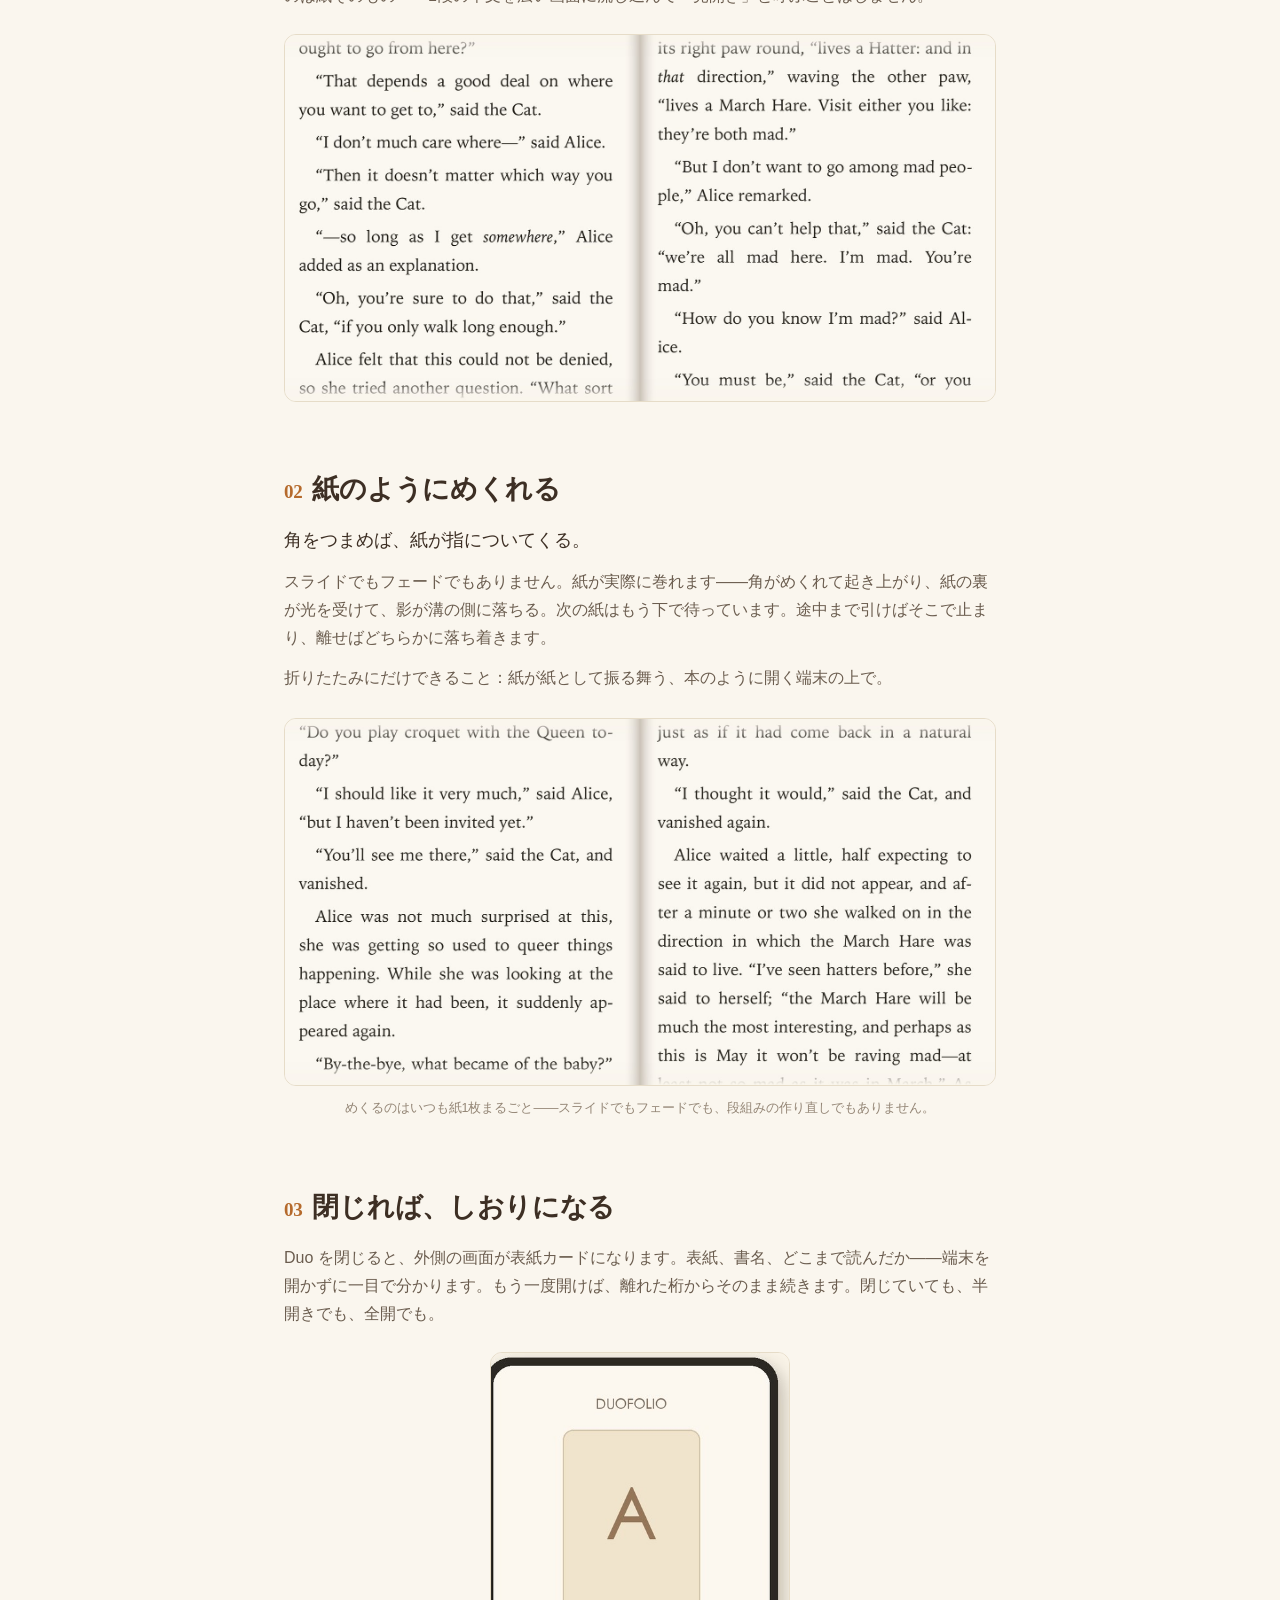
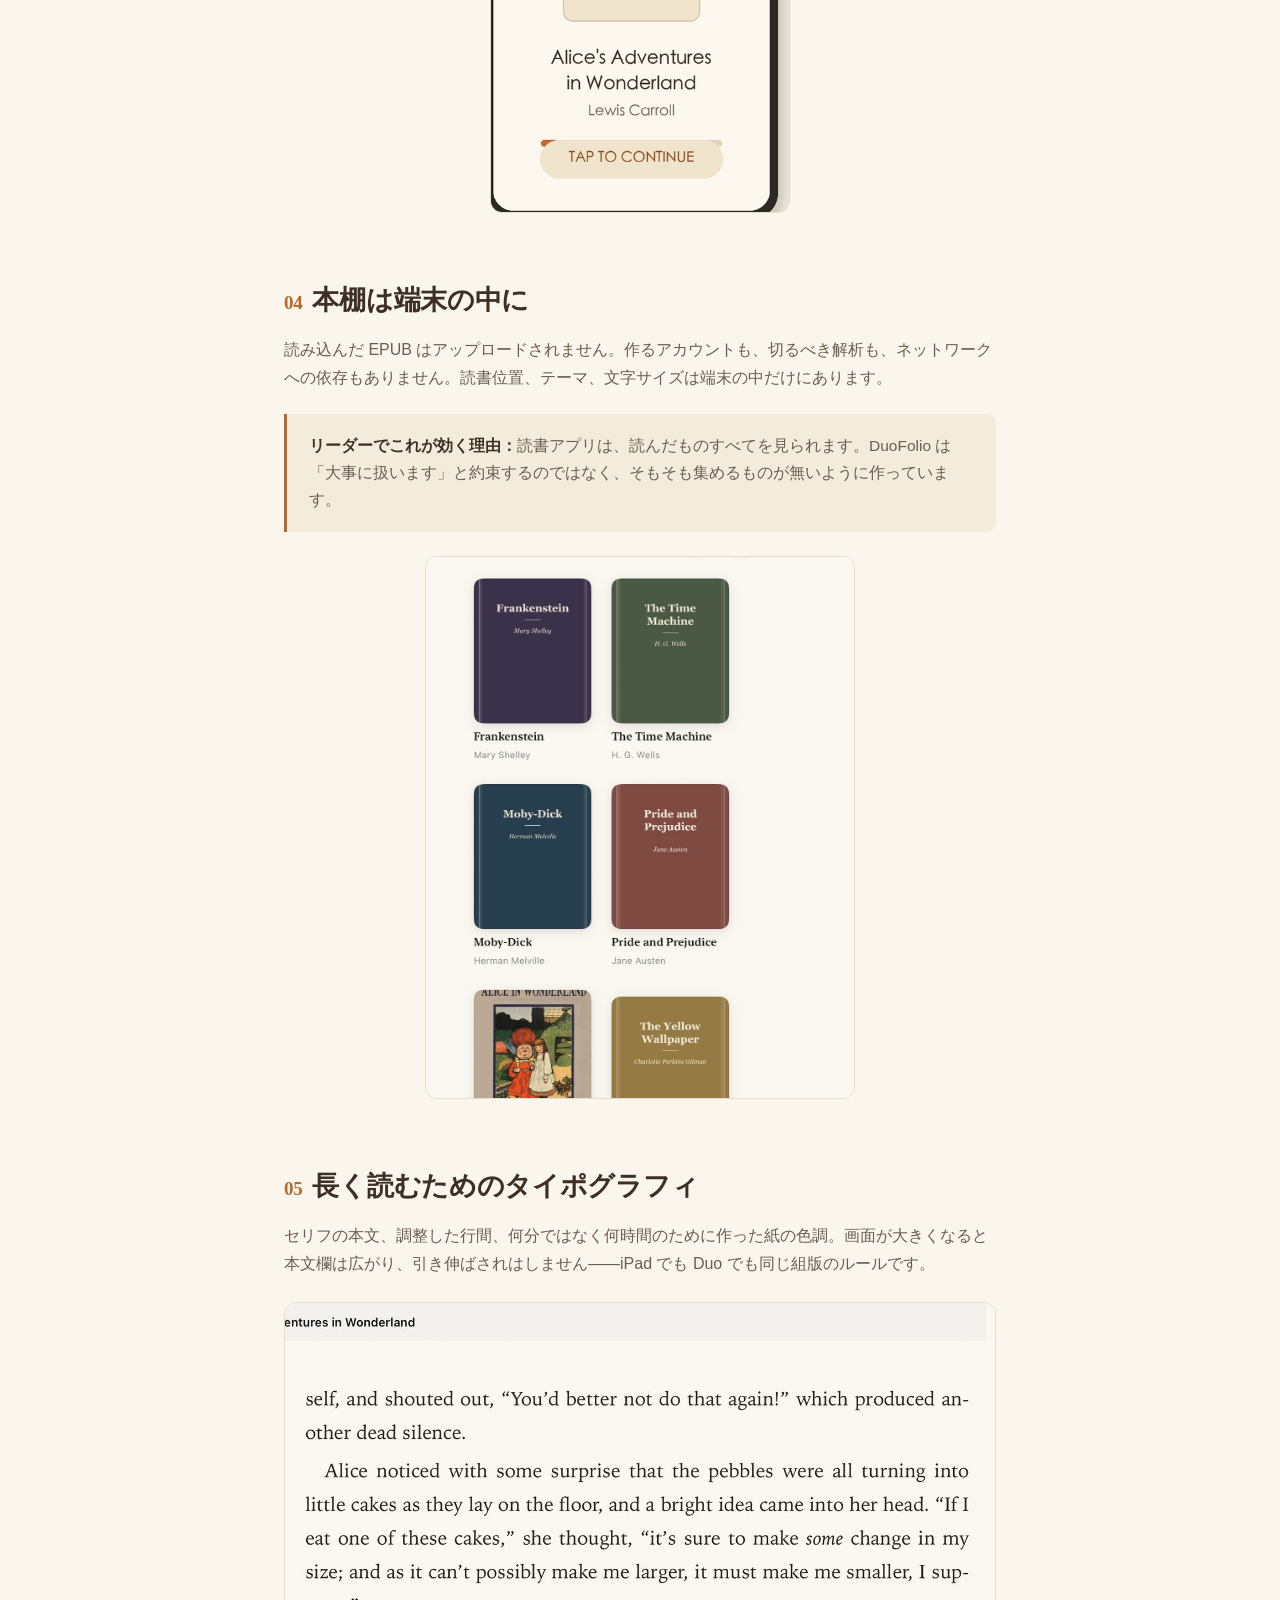
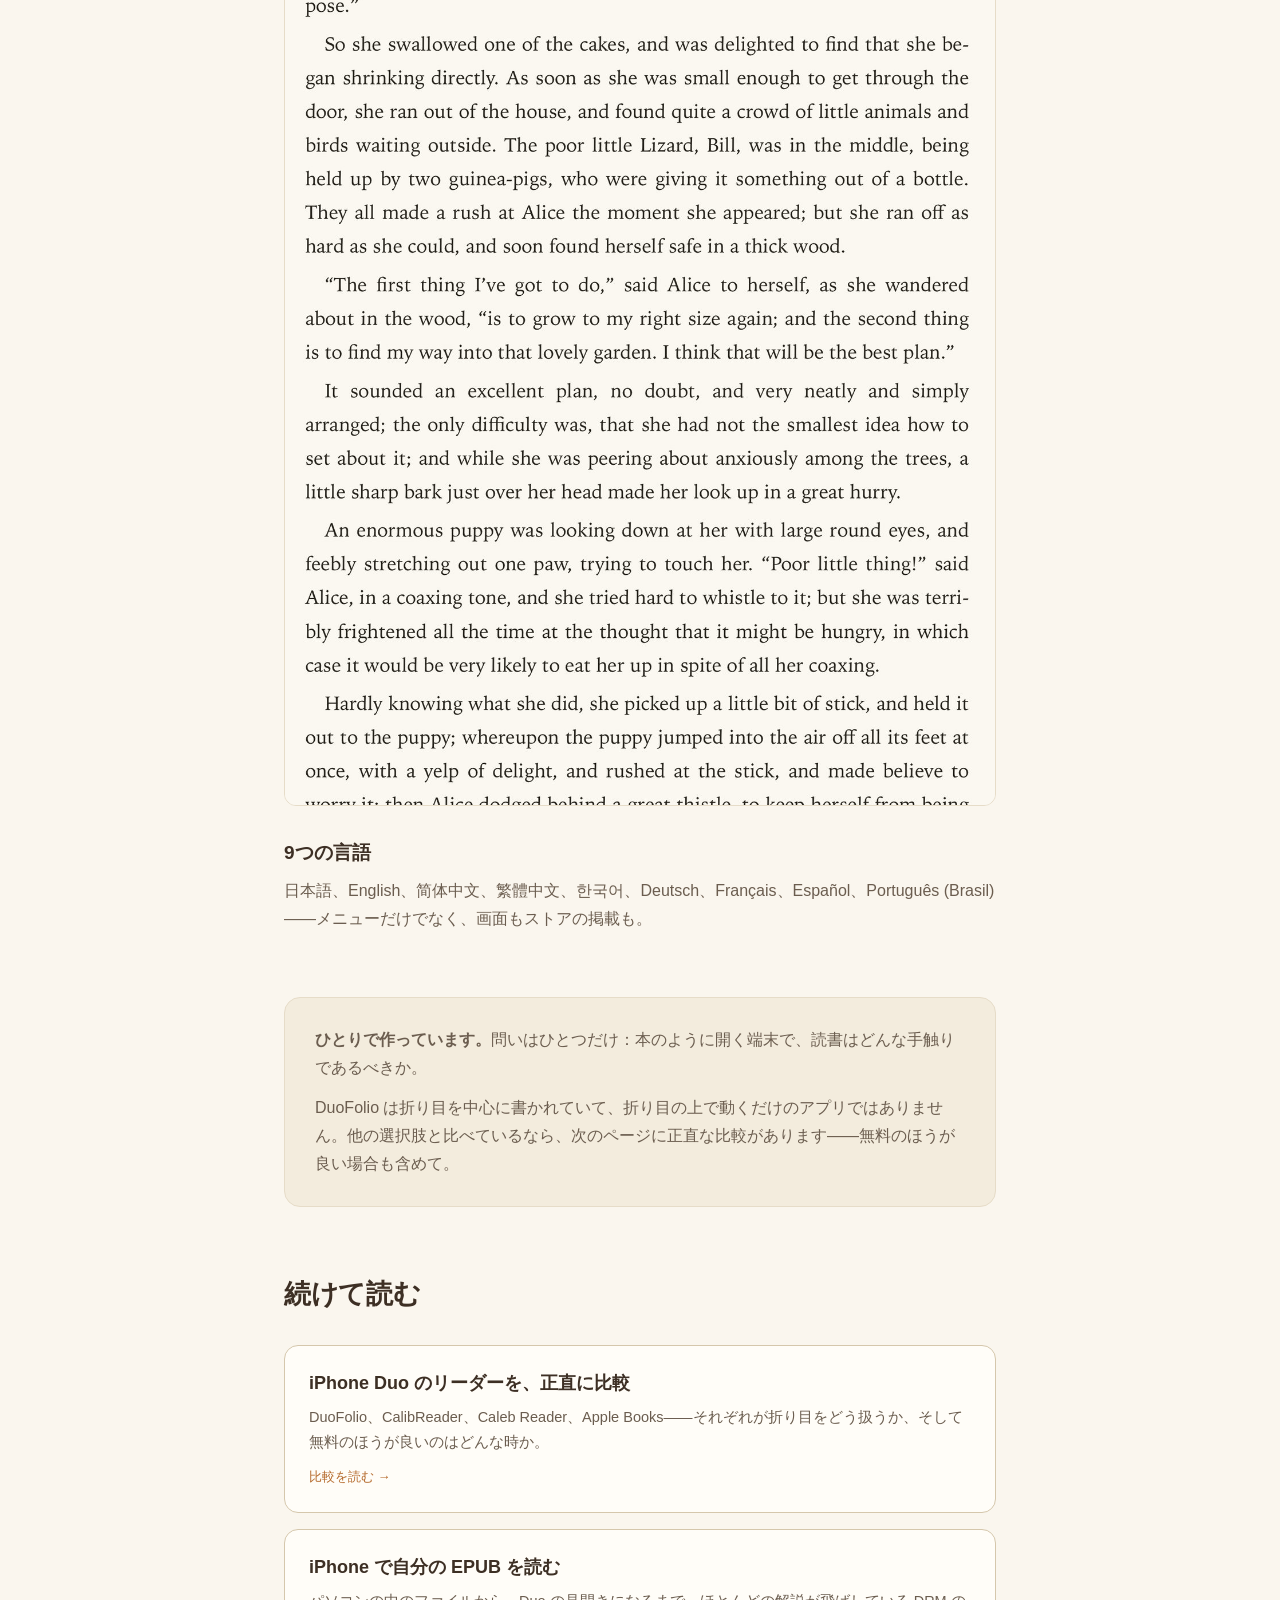
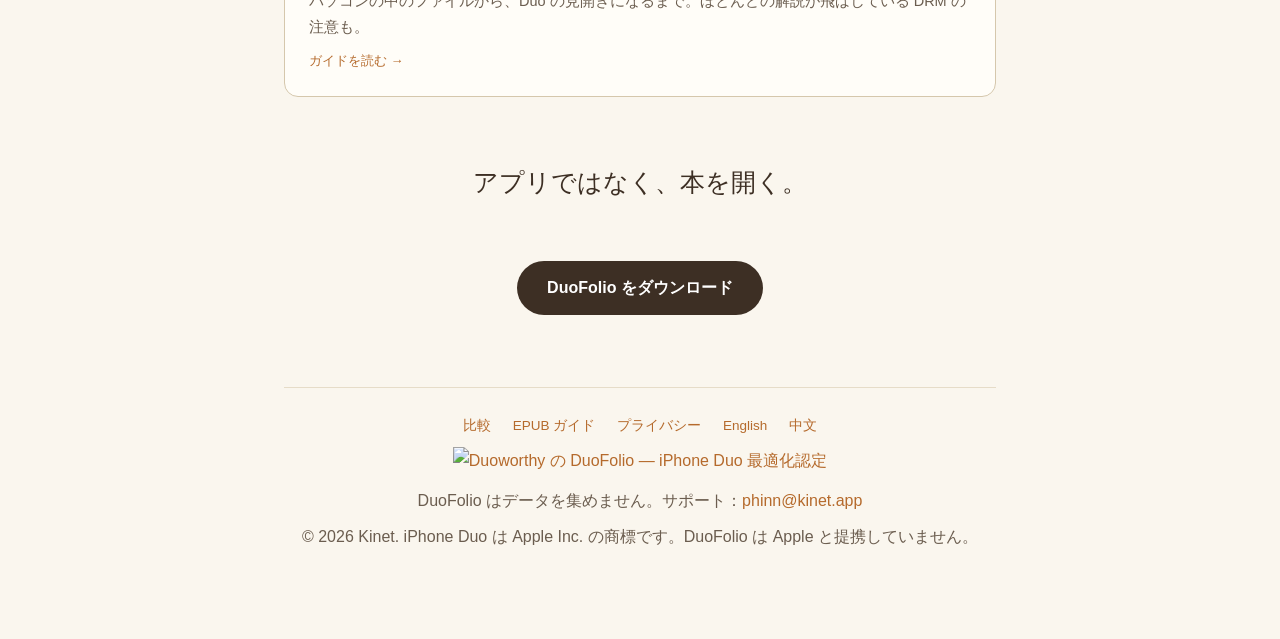
==== commit 48582b1a: "site: add Duoworthy badge; sharpen en description" ====
--- a/docs/ja/index.html
+++ b/docs/ja/index.html
@@ -174,6 +174,7 @@
       <a href="../">English</a>
       <a href="../zh/">中文</a>
     </div>
+    <p style="margin-top:10px"><a href="https://duoworthy.com/apps/duofolio"><img src="https://duoworthy.com/badge/duofolio.svg" alt="Duoworthy の DuoFolio — iPhone Duo 最適化認定" height="44" loading="lazy"></a></p>
     <p>DuoFolio はデータを集めません。サポート：<a href="mailto:phinn@kinet.app">phinn@kinet.app</a></p>
     <p style="margin-top:8px">© 2026 Kinet. iPhone Duo は Apple Inc. の商標です。DuoFolio は Apple と提携していません。</p>
   </footer>
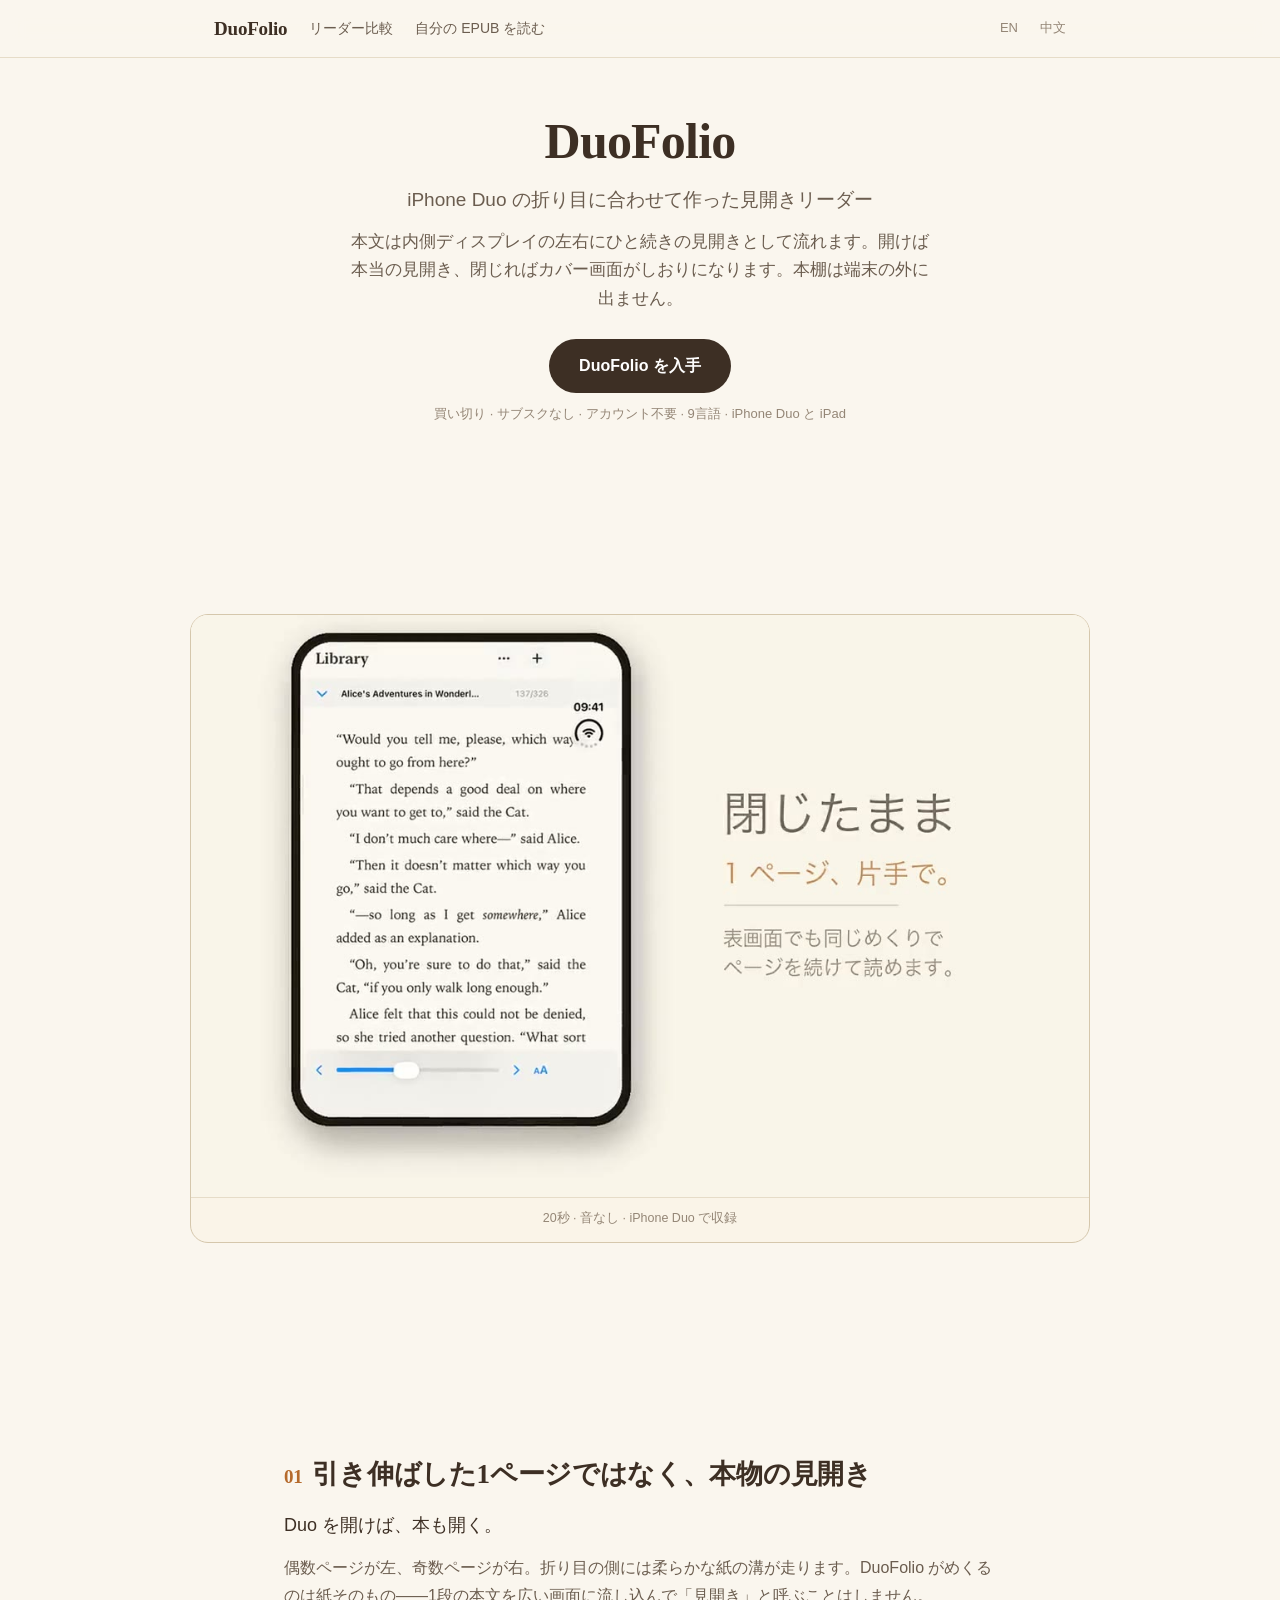
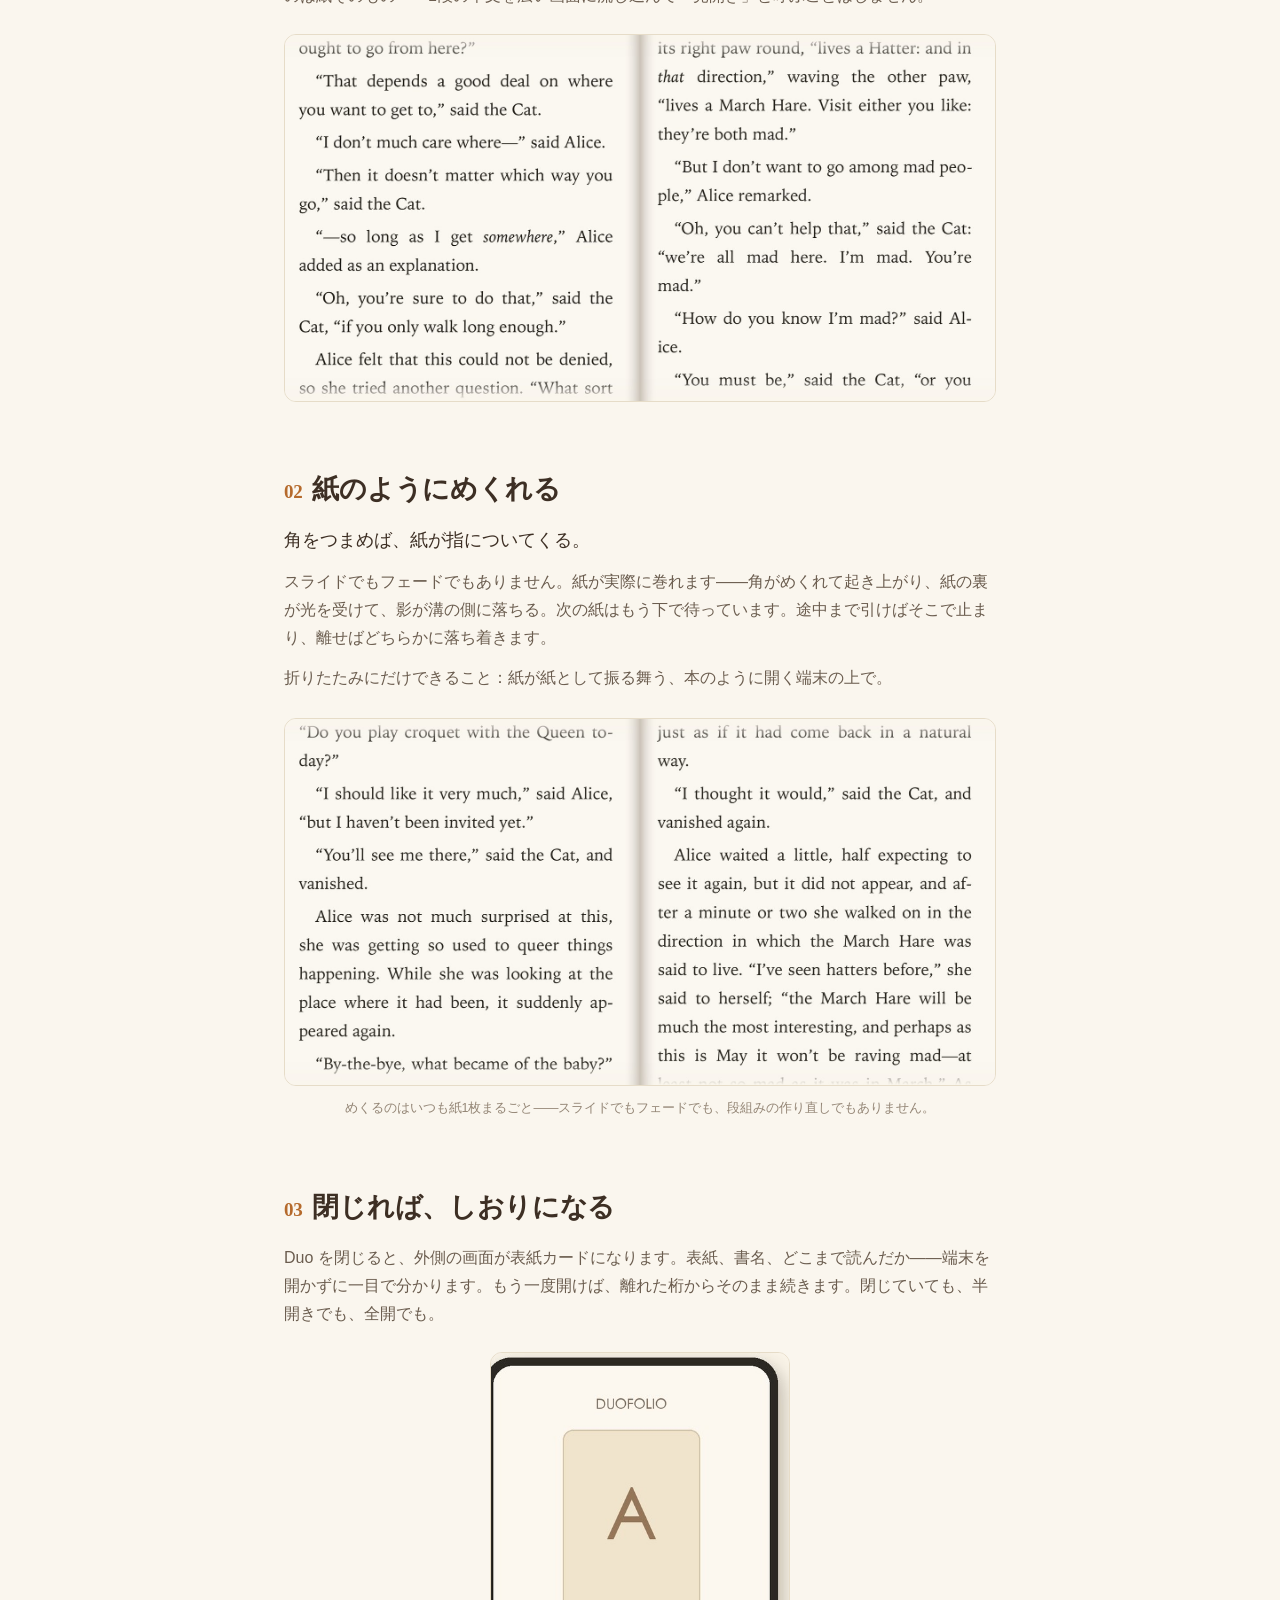
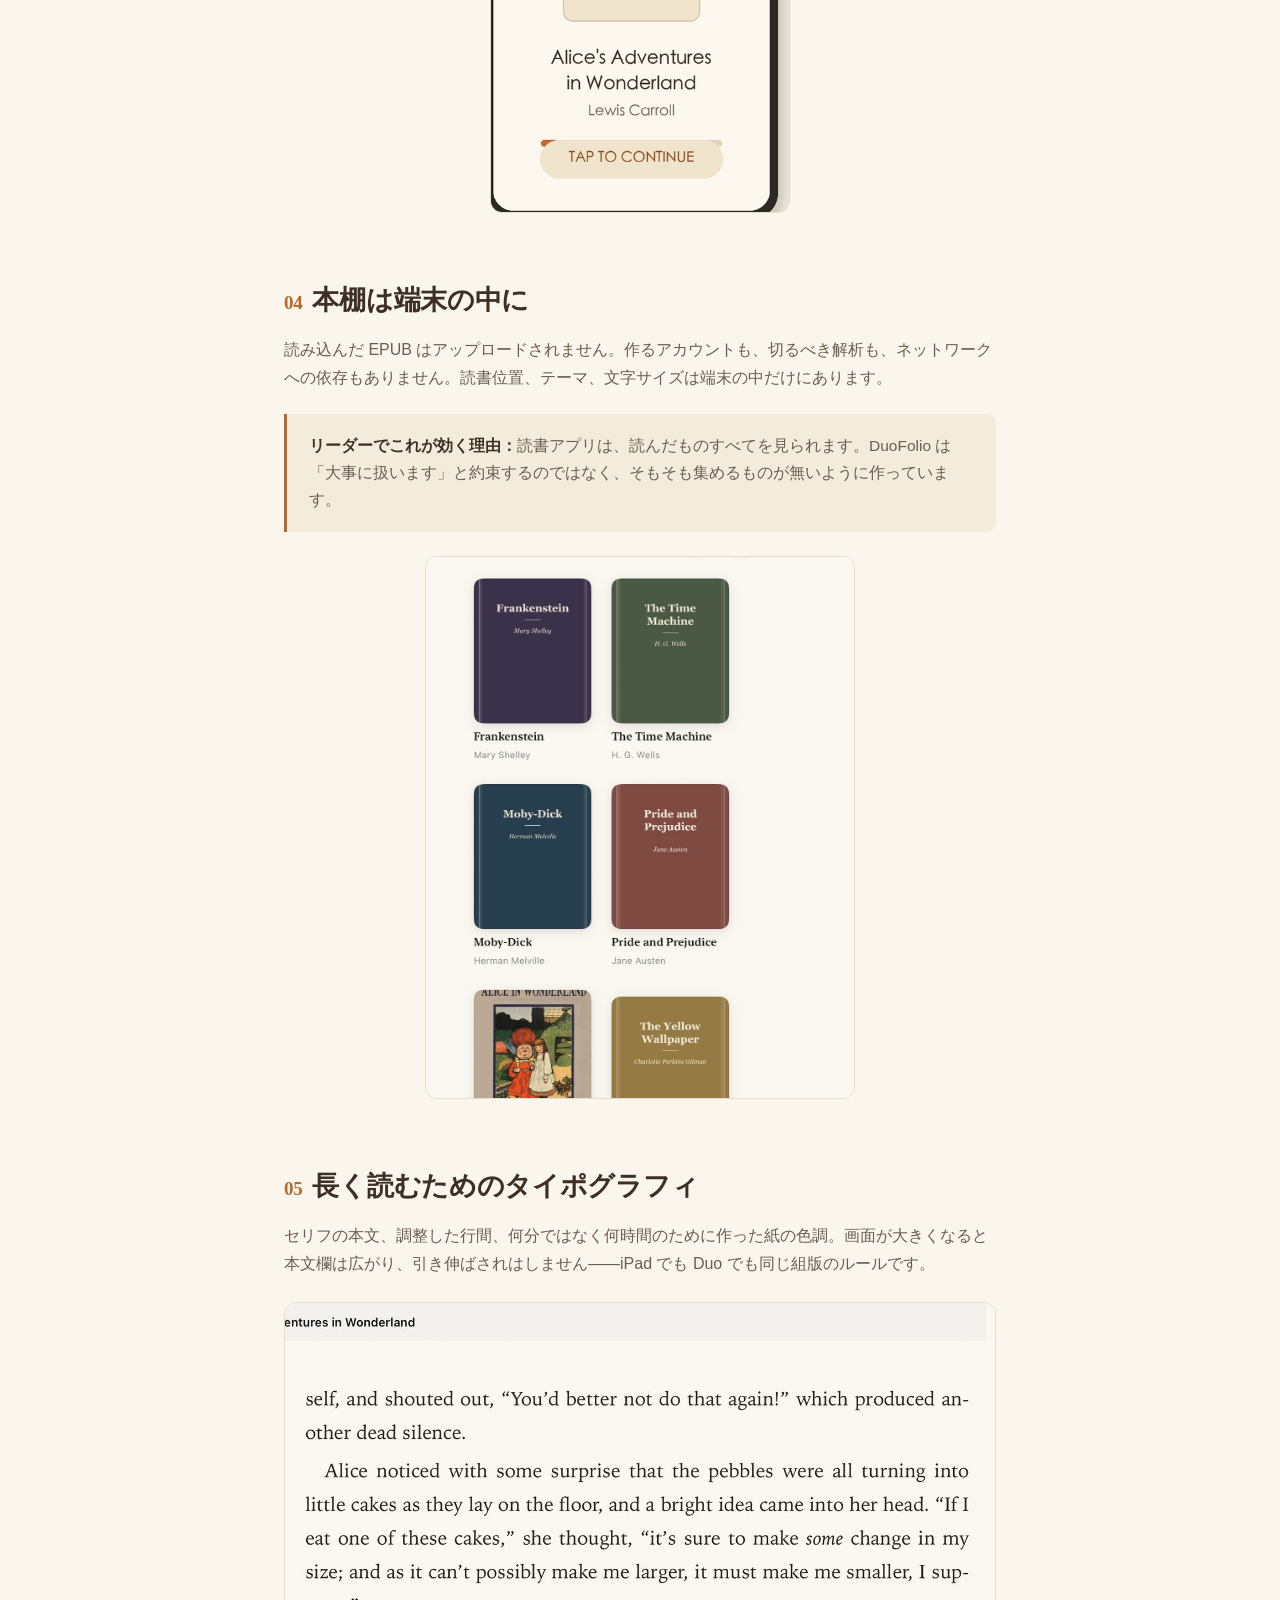
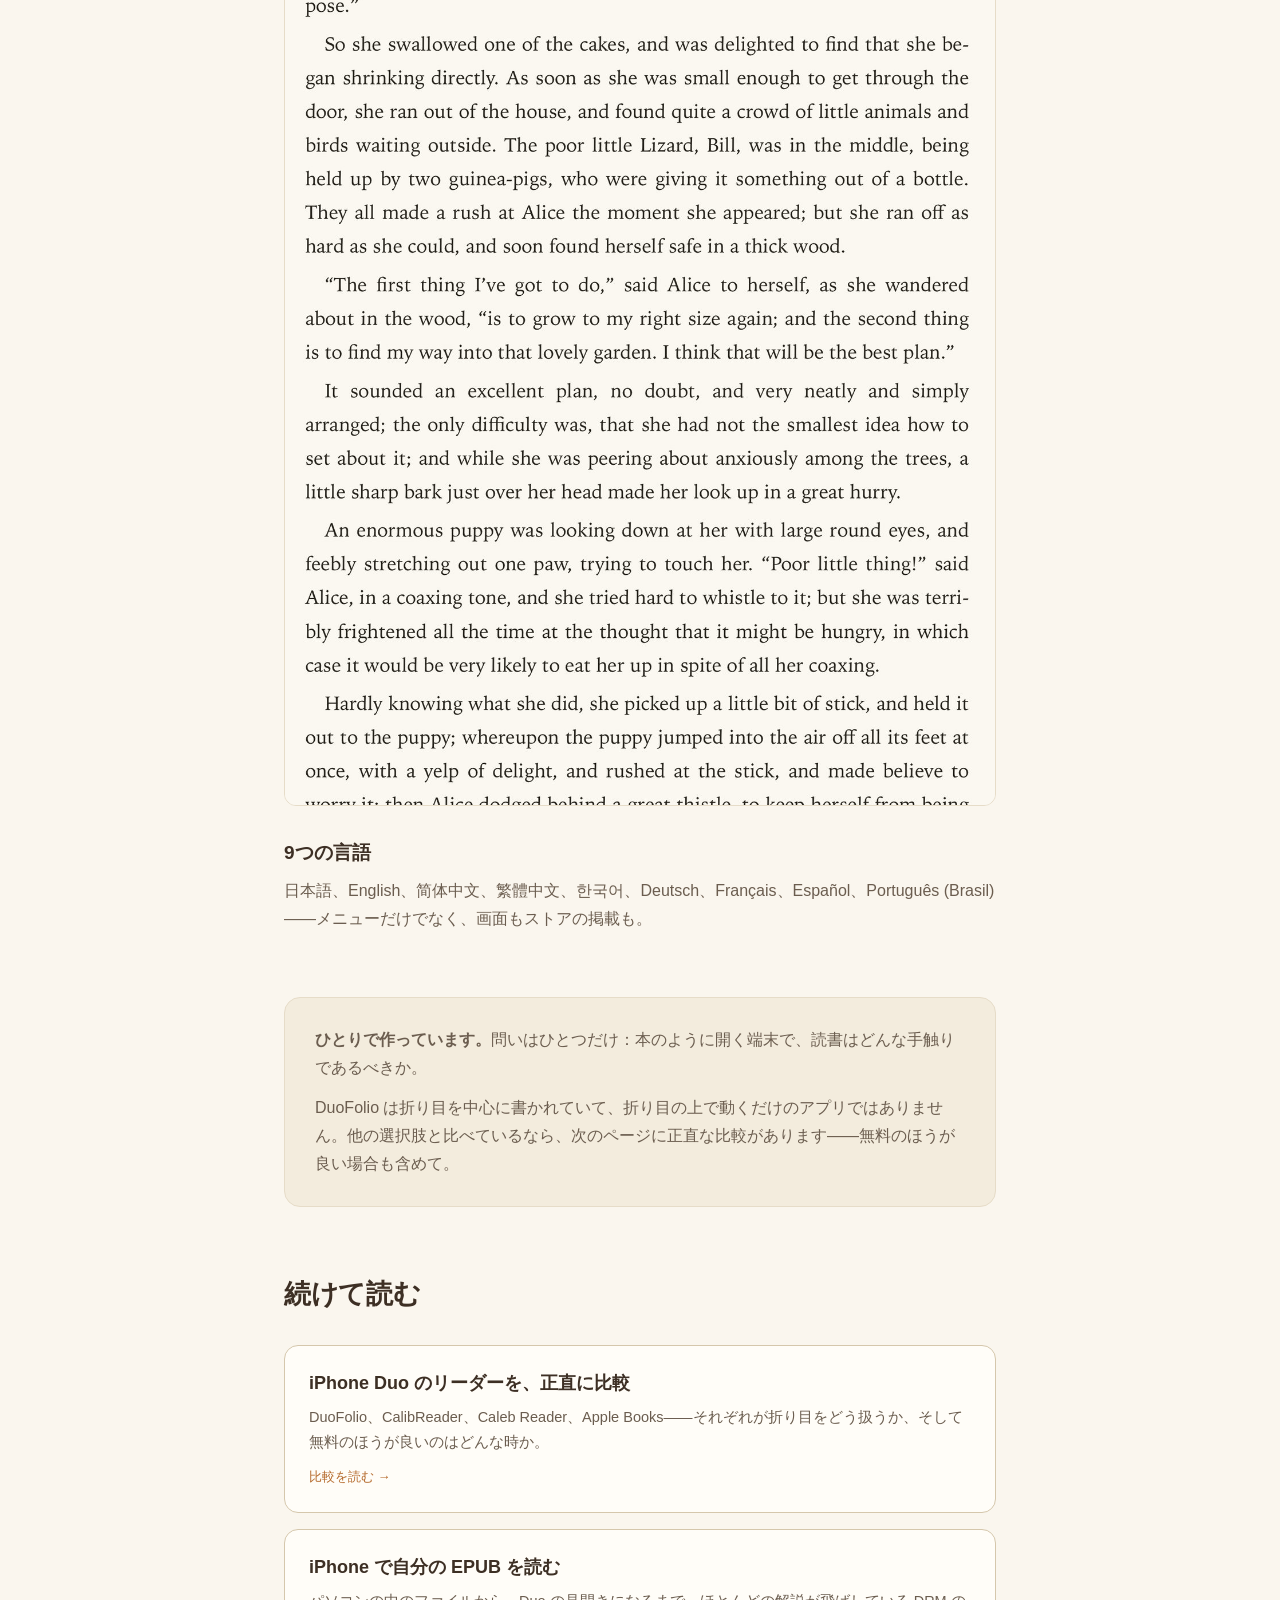
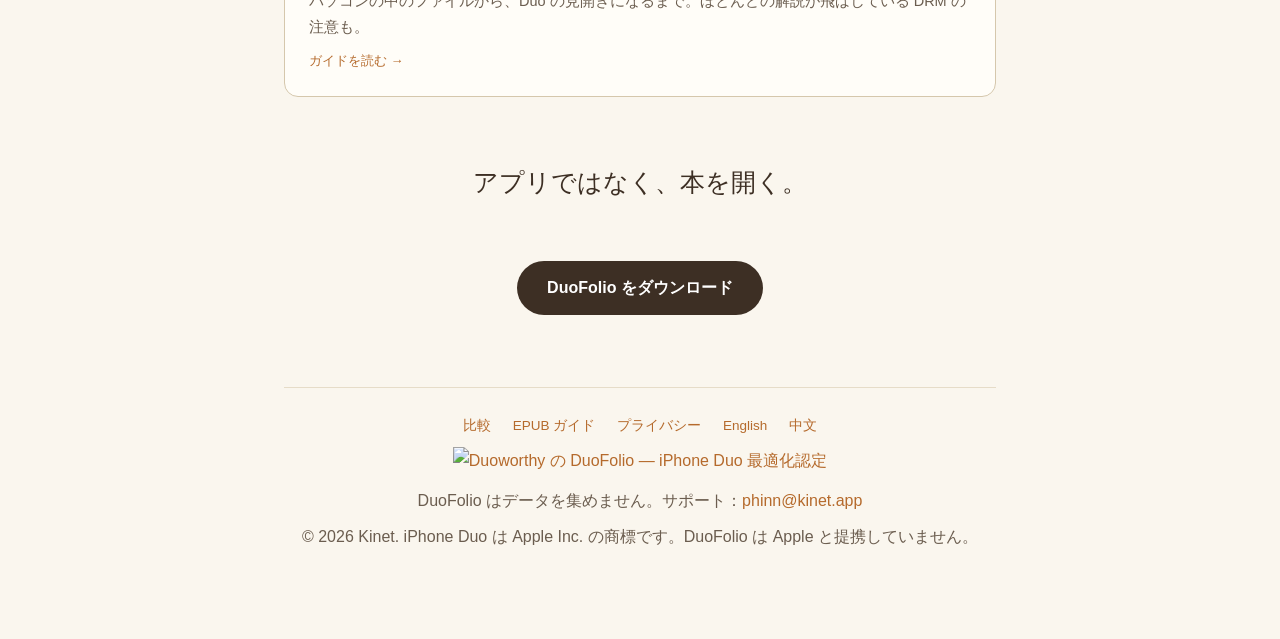
==== commit afee609d: "site: remove hardcoded price from all copy and structured data The store price is no longer $6.99, s" ====
--- a/docs/ja/index.html
+++ b/docs/ja/index.html
@@ -45,7 +45,6 @@
     "contentUrl": "https://phinn.github.io/DuoFolio/media/ja/film.mp4",
     "uploadDate": "2026-11-18"
   },
-  "offers": { "@type": "Offer", "price": "6.99", "priceCurrency": "USD", "availability": "https://schema.org/InStock" },
   "featureList": [
     "本物の見開き表示",
     "指に追従する紙のめくり",
@@ -79,7 +78,7 @@
     <h1 class="serif">DuoFolio</h1>
     <div class="tag">iPhone Duo の折り目に合わせて作った見開きリーダー</div>
     <p class="lead">本文は内側ディスプレイの左右にひと続きの見開きとして流れます。開けば本当の見開き、閉じればカバー画面がしおりになります。本棚は端末の外に出ません。</p>
-    <a class="btn" href="https://apps.apple.com/app/id6823855712">DuoFolio を入手 — US$6.99</a>
+    <a class="btn" href="https://apps.apple.com/app/id6823855712">DuoFolio を入手</a>
     <div class="btn-note">買い切り · サブスクなし · アカウント不要 · 9言語 · iPhone Duo と iPad</div>
   </div>
 </div>
